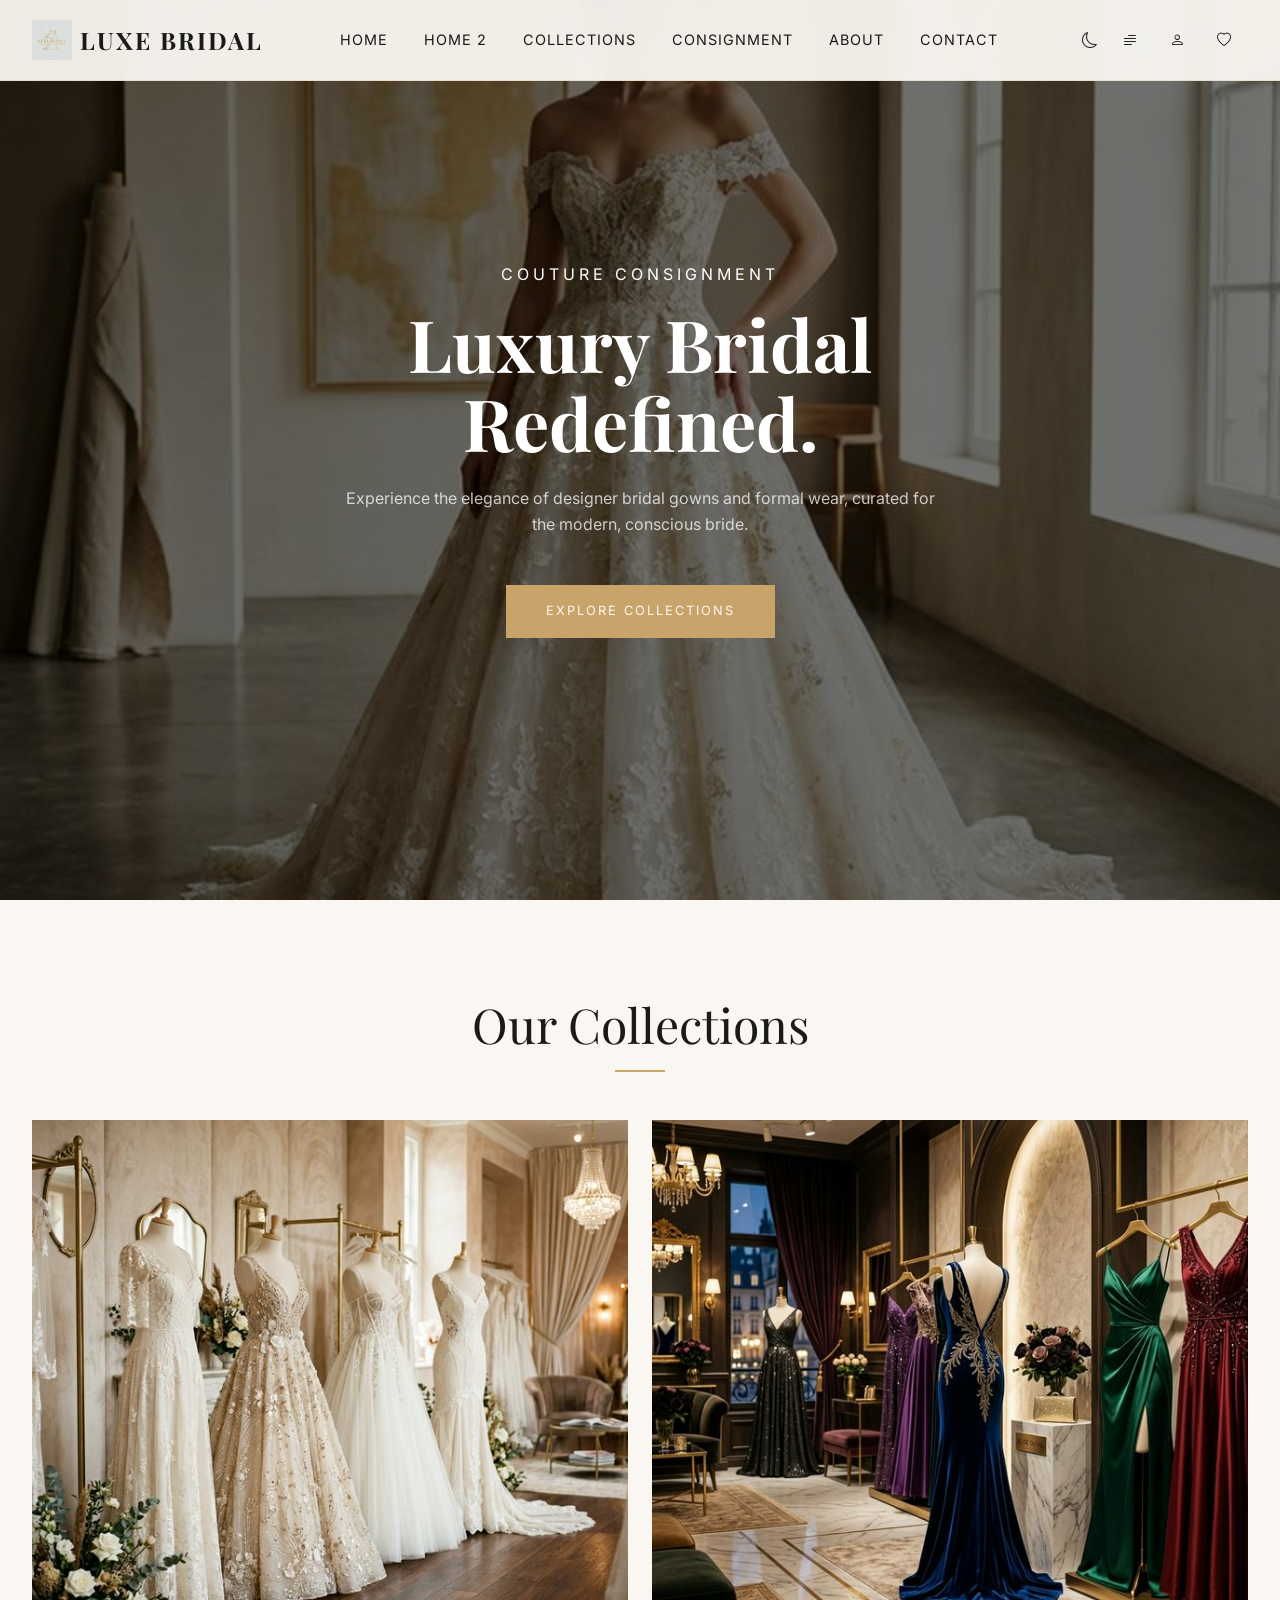
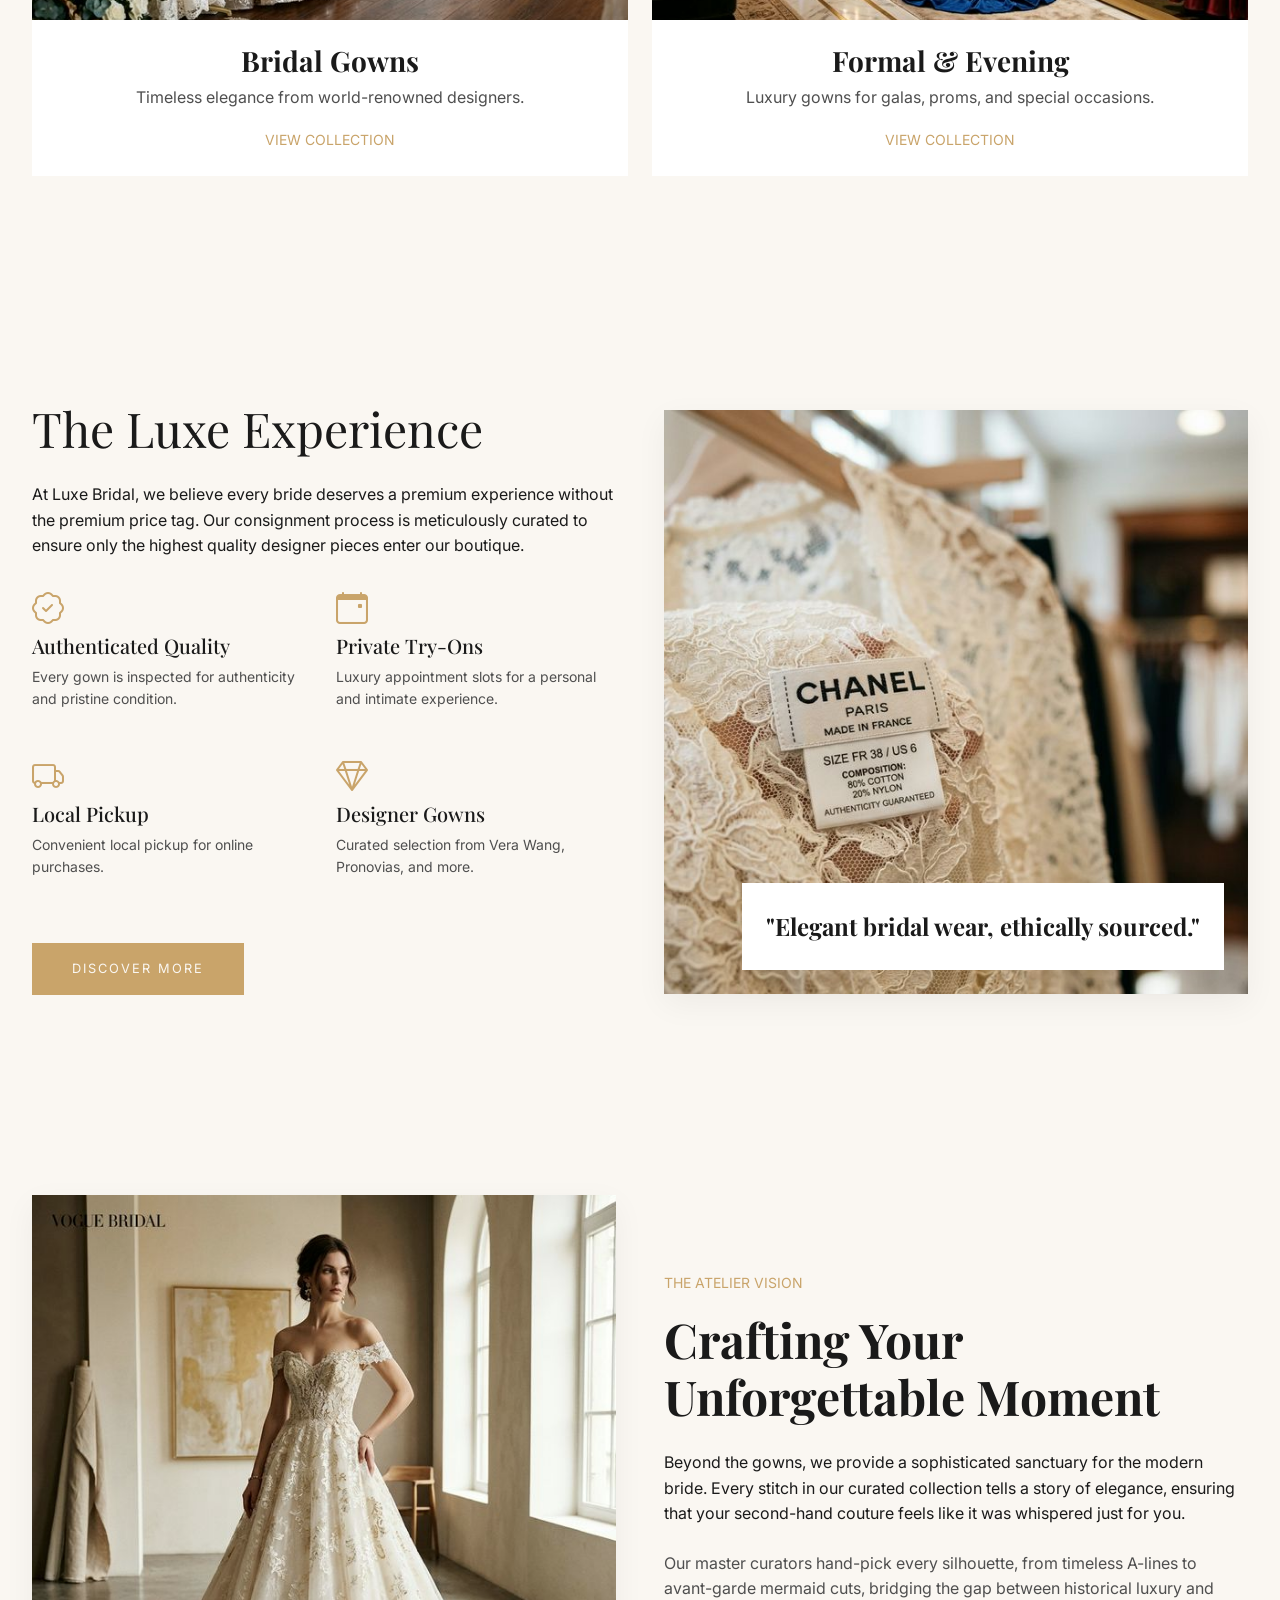
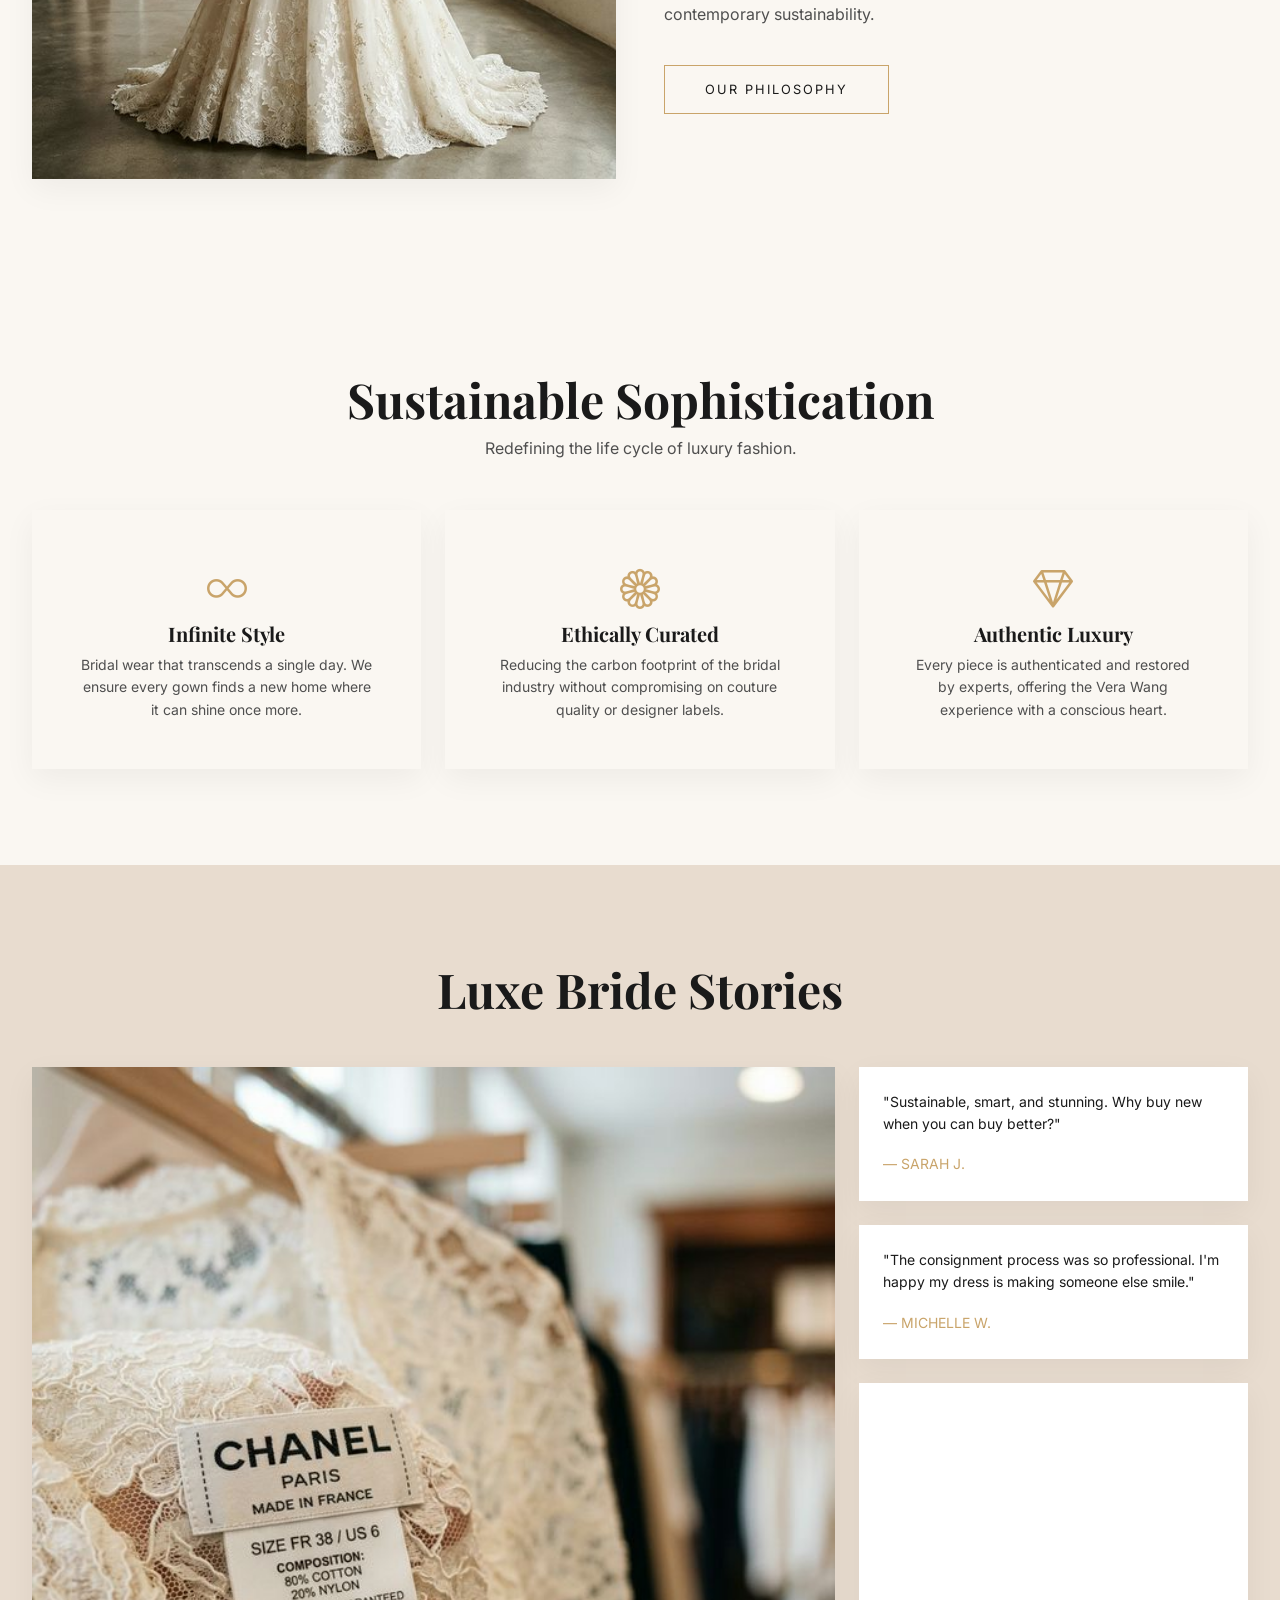
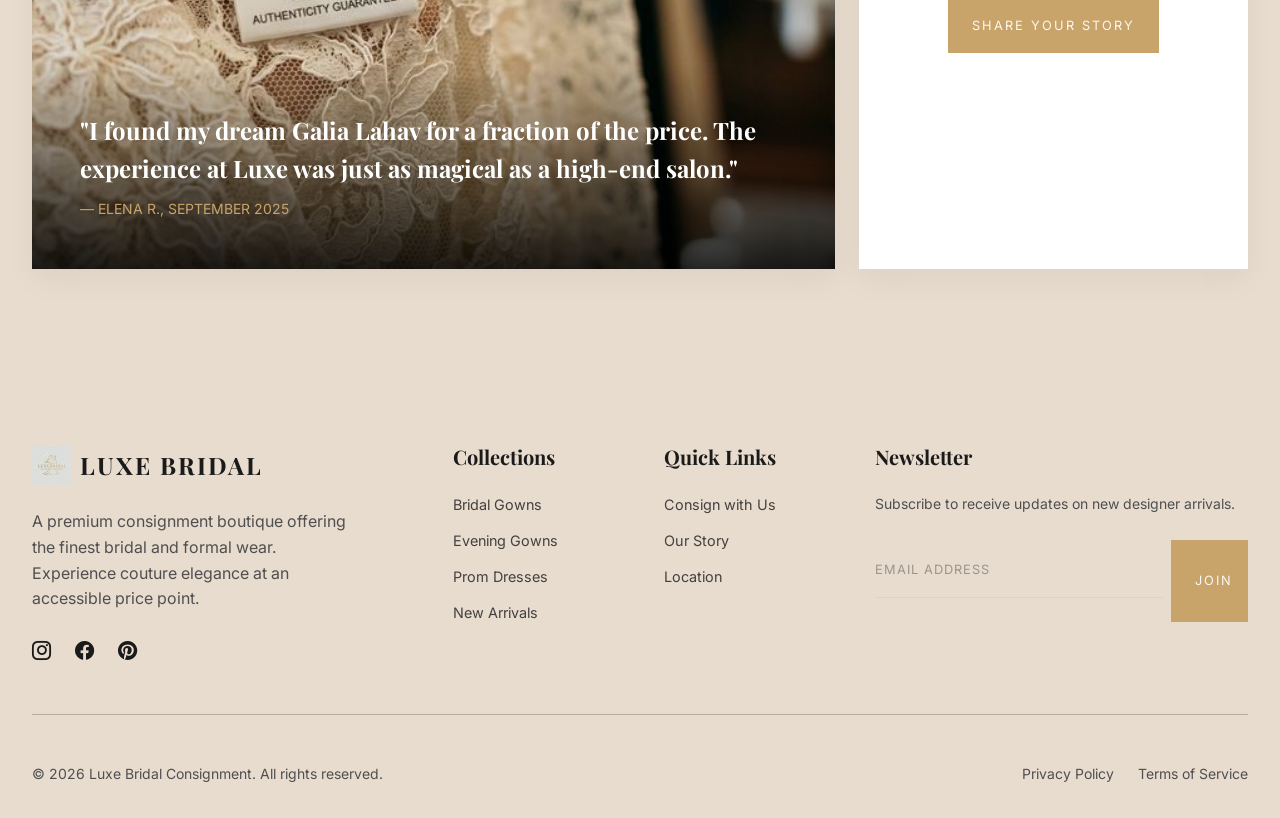
==== index.html @ f7917729 "Standardize luxury branding, update footers, and add social logins" ====
<!DOCTYPE html>
<html lang="en">

<head>
    <meta charset="UTF-8">
    <meta name="viewport" content="width=device-width, initial-scale=1.0">
    <title>LUXE BRIDAL | Premium Bridal & Formal Consignment</title>
    <meta name="description"
        content="Discover luxury bridal and formal wear at Luxe Bridal. Premium designer consignment gowns for the modern bride.">

    <!-- Bootstrap 5 CDN -->
    <link href="https://cdn.jsdelivr.net/npm/bootstrap@5.3.0/dist/css/bootstrap.min.css" rel="stylesheet">
    <!-- Bootstrap Icons -->
    <link rel="stylesheet" href="https://cdn.jsdelivr.net/npm/bootstrap-icons@1.11.1/font/bootstrap-icons.css">
    <!-- Custom CSS -->
    <link rel="stylesheet" href="css/style.css">
</head>

<body data-theme="light">

    <!-- Header -->
    <nav class="navbar-luxury">
        <div class="container-custom d-flex justify-content-between align-items-center">
            <a href="index.html" class="brand-logo">
                <img src="images/logo.png" alt="Luxe Bridal Logo" class="logo-img me-2">
                Luxe Bridal
            </a>

            <div class="nav-links-desktop d-none d-lg-block">
                <a href="index.html" class="nav-link-custom">Home</a>
                <a href="home2.html" class="nav-link-custom">Home 2</a>
                <a href="collections.html" class="nav-link-custom">Collections</a>
                <a href="consignment.html" class="nav-link-custom">Consignment</a>
                <a href="about.html" class="nav-link-custom">About</a>
                <a href="contact.html" class="nav-link-custom">Contact</a>
            </div>

            <div class="header-actions d-flex align-items-center">
                <button id="theme-toggle" class="btn border-0 p-2 me-2" aria-label="Toggle Theme">
                    <i class="bi bi-moon"></i>
                </button>
                <button id="rtl-toggle" class="btn border-0 p-2 me-2" aria-label="Toggle RTL">
                    <i class="bi bi-text-paragraph"></i>
                </button>
                <a href="login.html" class="nav-link-custom d-none d-md-block me-3"><i class="bi bi-person"></i></a>
                <a href="#" class="nav-link-custom me-3"><i class="bi bi-heart"></i></a>
                <button id="hamburger-menu" class="btn border-0 p-0 d-lg-none" aria-label="Open Menu">
                    <i class="bi bi-list fs-3"></i>
                </button>
            </div>
        </div>
    </nav>

    <!-- Sidebar Menu (Mobile & Expanded) -->
    <div id="sidebar-overlay" class="sidebar-overlay"></div>
    <div id="sidebar-menu" class="sidebar-menu">
        <div id="sidebar-close" class="sidebar-close"><i class="bi bi-x-lg"></i></div>
        <nav class="d-flex flex-column gap-4">
            <a href="index.html" class="fs-4 luxury-heading">Home</a>
            <a href="home2.html" class="fs-4 luxury-heading">Home 2</a>
            <a href="collections.html" class="fs-4 luxury-heading">Collections</a>
            <a href="consignment.html" class="fs-4 luxury-heading">Consignment</a>
            <a href="about.html" class="fs-4 luxury-heading">Our Story</a>
            <a href="contact.html" class="fs-4 luxury-heading">Contact</a>
            <hr class="my-3 opacity-25">
            <a href="login.html" class="fs-5">Login / Sign Up</a>
        </nav>
        <div class="mt-auto">
            <p class="small opacity-50 mb-3">Luxe Bridal Consignment</p>
            <div class="d-flex gap-3">
                <a href="#"><i class="bi bi-instagram"></i></a>
                <a href="#"><i class="bi bi-facebook"></i></a>
                <a href="#"><i class="bi bi-pinterest"></i></a>
            </div>
        </div>
    </div>

    <!-- Hero Section -->
    <header class="hero" style="background-image: url('images/hero_bridal.png');">
        <div class="hero-overlay"></div>
        <div class="hero-content container">
            <span class="text-white text-uppercase letter-spacing-2 mb-3 d-block" style="letter-spacing: 4px;">Couture
                Consignment</span>
            <h1 class="text-white">Luxury Bridal Redefined.</h1>
            <p class="text-white opacity-75 mb-5 mx-auto" style="max-width: 600px;">Experience the elegance of designer
                bridal gowns and formal wear, curated for the modern, conscious bride.</p>
            <div class="d-flex flex-column flex-md-row justify-content-center gap-3">
                <a href="collections.html" class="btn-gold">Explore Collections</a>
            </div>
        </div>
    </header>

    <!-- Featured Collections -->
    <section class="py-5 bg-ivory">
        <div class="container-custom py-5">
            <div class="text-center mb-5">
                <h2 class="display-5 mb-3">Our Collections</h2>
                <div class="accent-line mx-auto" style="width: 50px; height: 2px; background: var(--accent-gold);">
                </div>
            </div>

            <div class="row g-4">
                <div class="col-md-6">
                    <div class="product-card">
                        <img src="images/collection_bridal.png" alt="Bridal Collection">
                        <div class="product-info">
                            <h3>Bridal Gowns</h3>
                            <p class="text-muted">Timeless elegance from world-renowned designers.</p>
                            <a href="collections.html?category=bridal"
                                class="text-gold text-uppercase letter-spacing-1 small">View Collection</a>
                        </div>
                    </div>
                </div>
                <div class="col-md-6">
                    <div class="product-card">
                        <img src="images/collection_formal.png" alt="Formal Wear Collection">
                        <div class="product-info">
                            <h3>Formal & Evening</h3>
                            <p class="text-muted">Luxury gowns for galas, proms, and special occasions.</p>
                            <a href="collections.html?category=formal"
                                class="text-gold text-uppercase letter-spacing-1 small">View Collection</a>
                        </div>
                    </div>
                </div>
            </div>
        </div>
    </section>

    <!-- Why Choose Us -->
    <section class="py-5">
        <div class="container-custom py-5">
            <div class="row align-items-center g-5">
                <div class="col-lg-6">
                    <h2 class="display-5 mb-4">The Luxe Experience</h2>
                    <p class="mb-4">At Luxe Bridal, we believe every bride deserves a premium experience without the
                        premium price tag. Our consignment process is meticulously curated to ensure only the highest
                        quality designer pieces enter our boutique.</p>
                    <div class="row g-4">
                        <div class="col-md-6">
                            <i class="bi bi-patch-check text-gold fs-2 mb-2"></i>
                            <h4 class="h5">Authenticated Quality</h4>
                            <p class="small text-muted">Every gown is inspected for authenticity and pristine condition.
                            </p>
                        </div>
                        <div class="col-md-6">
                            <i class="bi bi-calendar-event text-gold fs-2 mb-2"></i>
                            <h4 class="h5">Private Try-Ons</h4>
                            <p class="small text-muted">Luxury appointment slots for a personal and intimate experience.
                            </p>
                        </div>
                        <div class="col-md-6">
                            <i class="bi bi-truck text-gold fs-2 mb-2"></i>
                            <h4 class="h5">Local Pickup</h4>
                            <p class="small text-muted">Convenient local pickup for online purchases.</p>
                        </div>
                        <div class="col-md-6">
                            <i class="bi bi-gem text-gold fs-2 mb-2"></i>
                            <h4 class="h5">Designer Gowns</h4>
                            <p class="small text-muted">Curated selection from Vera Wang, Pronovias, and more.</p>
                        </div>
                    </div>
                    <a href="about.html" class="btn-gold mt-5">Discover More</a>
                </div>
                <div class="col-lg-6">
                    <div class="position-relative">
                        <img src="images/consignment_process.png" alt="Boutique Experience"
                            class="img-fluid luxury-shadow">
                        <div class="position-absolute bottom-0 end-0 bg-white p-4 d-none d-md-block m-4 luxury-shadow"
                            style="background: var(--card-bg) !important;">
                            <p class="luxury-heading mb-0 fs-4">"Elegant bridal wear, ethically sourced."</p>
                        </div>
                    </div>
                </div>
            </div>
        </div>
    </section>

    <!-- New Section 1: Atelier Vision -->
    <section class="py-5 bg-ivory">
        <div class="container-custom py-5">
            <div class="row align-items-center g-5 flex-row-reverse">
                <div class="col-lg-6">
                    <span class="text-gold text-uppercase letter-spacing-2 small mb-3 d-block">The Atelier Vision</span>
                    <h2 class="display-5 luxury-heading mb-4">Crafting Your Unforgettable Moment</h2>
                    <p class="mb-4">Beyond the gowns, we provide a sophisticated sanctuary for the modern bride. Every
                        stitch in our curated collection tells a story of elegance, ensuring that your second-hand
                        couture feels like it was whispered just for you.</p>
                    <p class="text-muted mb-5">Our master curators hand-pick every silhouette, from timeless A-lines to
                        avant-garde mermaid cuts, bridging the gap between historical luxury and contemporary
                        sustainability.</p>
                    <a href="about.html" class="btn-outline">Our Philosophy</a>
                </div>
                <div class="col-lg-6">
                    <img src="images/hero_bridal.png" alt="Atelier Vision" class="img-fluid luxury-shadow"
                        style="filter: grayscale(10%);">
                </div>
            </div>
        </div>
    </section>

    <!-- New Section 2: Sustainable Couture -->
    <section class="py-5">
        <div class="container-custom py-5">
            <div class="text-center mb-5">
                <h2 class="display-5 luxury-heading">Sustainable Sophistication</h2>
                <p class="text-muted">Redefining the life cycle of luxury fashion.</p>
            </div>
            <div class="row g-4">
                <div class="col-md-4">
                    <div class="p-5 border-color text-center h-100 luxury-shadow">
                        <i class="bi bi-infinity fs-1 text-gold mb-4"></i>
                        <h4 class="h5 luxury-heading">Infinite Style</h4>
                        <p class="small text-muted mb-0">Bridal wear that transcends a single day. We ensure every gown
                            finds a new home where it can shine once more.</p>
                    </div>
                </div>
                <div class="col-md-4">
                    <div class="p-5 border-color text-center h-100 luxury-shadow">
                        <i class="bi bi-flower1 fs-1 text-gold mb-4"></i>
                        <h4 class="h5 luxury-heading">Ethically Curated</h4>
                        <p class="small text-muted mb-0">Reducing the carbon footprint of the bridal industry without
                            compromising on couture quality or designer labels.</p>
                    </div>
                </div>
                <div class="col-md-4">
                    <div class="p-5 border-color text-center h-100 luxury-shadow">
                        <i class="bi bi-gem fs-1 text-gold mb-4"></i>
                        <h4 class="h5 luxury-heading">Authentic Luxury</h4>
                        <p class="small text-muted mb-0">Every piece is authenticated and restored by experts, offering
                            the Vera Wang experience with a conscious heart.</p>
                    </div>
                </div>
            </div>
        </div>
    </section>

    <!-- New Section 3: Modern Stories -->
    <section class="py-5 bg-secondary-subtle" style="background: var(--secondary-bg) !important;">
        <div class="container-custom py-5">
            <h2 class="display-5 luxury-heading text-center mb-5">Luxe Bride Stories</h2>
            <div class="row g-4">
                <div class="col-lg-8">
                    <div class="h-100 p-0 overflow-hidden luxury-shadow position-relative" style="min-height: 400px;">
                        <img src="images/consignment_process.png" alt="Happy Bride"
                            class="img-fluid w-100 h-100 object-fit-cover shadow-lg">
                        <div class="position-absolute bottom-0 start-0 p-5 w-100"
                            style="background: linear-gradient(transparent, rgba(0,0,0,0.85));">
                            <p class="text-white mb-2 fs-4 luxury-heading">"I found my dream Galia Lahav for a fraction
                                of the price. The experience at Luxe was just as magical as a high-end salon."</p>
                            <span class="text-gold text-uppercase small">— Elena R., September 2025</span>
                        </div>
                    </div>
                </div>
                <div class="col-lg-4">
                    <div class="d-flex flex-column gap-4 h-100">
                        <div class="p-4 bg-white luxury-shadow" style="background: var(--card-bg) !important;">
                            <p class="small italic mb-3">"Sustainable, smart, and stunning. Why buy new when you can buy
                                better?"</p>
                            <span class="text-gold small text-uppercase">— Sarah J.</span>
                        </div>
                        <div class="p-4 bg-white luxury-shadow" style="background: var(--card-bg) !important;">
                            <p class="small italic mb-3">"The consignment process was so professional. I'm happy my
                                dress is making someone else smile."</p>
                            <span class="text-gold small text-uppercase">— Michelle W.</span>
                        </div>
                        <div class="p-5 bg-white luxury-shadow flex-grow-1 d-flex align-items-center justify-content-center text-center"
                            style="background: var(--card-bg) !important;">
                            <a href="contact.html" class="btn-gold px-4">Share Your Story</a>
                        </div>
                    </div>
                </div>
            </div>
        </div>
    </section>

    <!-- Footer -->
    <footer>
        <div class="container-custom">
            <div class="row g-5">
                <div class="col-lg-4">
                    <a href="index.html" class="brand-logo mb-4">
                        <img src="images/logo.png" alt="Luxe Bridal Logo" class="logo-img me-2">
                        Luxe Bridal
                    </a>
                    <p class="text-muted pe-lg-5">A premium consignment boutique offering the finest bridal and formal
                        wear. Experience couture elegance at an accessible price point.</p>
                    <div class="d-flex mt-4">
                        <a href="#" class="social-icon"><i class="bi bi-instagram"></i></a>
                        <a href="#" class="social-icon"><i class="bi bi-facebook"></i></a>
                        <a href="#" class="social-icon"><i class="bi bi-pinterest"></i></a>
                    </div>
                </div>
                <div class="col-md-4 col-lg-2">
                    <h5 class="luxury-heading mb-4">Collections</h5>
                    <a href="collections.html" class="footer-link">Bridal Gowns</a>
                    <a href="collections.html" class="footer-link">Evening Gowns</a>
                    <a href="collections.html" class="footer-link">Prom Dresses</a>
                    <a href="collections.html" class="footer-link">New Arrivals</a>
                </div>
                <div class="col-md-4 col-lg-2">
                    <h5 class="luxury-heading mb-4">Quick Links</h5>
                    <a href="consignment.html" class="footer-link">Consign with Us</a>
                    <a href="about.html" class="footer-link">Our Story</a>
                    <a href="contact.html" class="footer-link">Location</a>
                </div>
                <div class="col-md-4 col-lg-4">
                    <h5 class="luxury-heading mb-4">Newsletter</h5>
                    <p class="small text-muted mb-4">Subscribe to receive updates on new designer arrivals.</p>
                    <div class="d-flex">
                        <input type="email" class="form-control-luxury me-2" placeholder="Email Address">
                        <button class="btn-gold px-4">Join</button>
                    </div>
                </div>
            </div>
            <hr class="my-5 opacity-10">
            <div class="d-flex flex-column flex-md-row justify-content-between align-items-center gap-3">
                <p class="small text-muted mb-0">&copy; 2026 Luxe Bridal Consignment. All rights reserved.</p>
                <div class="d-flex gap-4">
                    <a href="#" class="small text-muted">Privacy Policy</a>
                    <a href="#" class="small text-muted">Terms of Service</a>
                </div>
            </div>
        </div>
    </footer>

    <!-- Scripts -->
    <script src="https://cdn.jsdelivr.net/npm/bootstrap@5.3.0/dist/js/bootstrap.bundle.min.js"></script>
    <script src="js/main.js"></script>
</body>

</html>
---- css/style.css ----
/* 
    Consignment Shop for Bridal & Formal Wear 
    Design Style: Luxury, Elegant, Editorial
*/

@import url('https://fonts.googleapis.com/css2?family=Playfair+Display:ital,wght@0,400;0,700;1,400&family=Inter:wght@300;400;500;600&family=Cormorant+Garamond:ital,wght@0,300;0,600;1,300&display=swap');

:root {
    /* Light Mode Tokens */
    --primary-bg: #FAF7F2;
    --secondary-bg: #E8DCCF;
    --accent-gold: #C9A46A;
    --accent-nude: #D9B8A8;
    --text-main: #1A1A1A;
    --text-muted: #4F4F4F;
    --header-bg: rgba(250, 247, 242, 0.95);
    --border-color: rgba(201, 164, 106, 0.2);
    --btn-text: #FAF7F2;
    --card-bg: #ffffff;

    /* Typography */
    --font-heading: 'Playfair Display', serif;
    --font-body: 'Inter', sans-serif;
    --font-alt: 'Cormorant Garamond', serif;

    /* Transitions */
    --transition-smooth: all 0.4s cubic-bezier(0.165, 0.84, 0.44, 1);
}

[data-theme="dark"] {
    /* Dark Mode Tokens */
    --primary-bg: #0F0F10;
    --secondary-bg: #1C1A19;
    --accent-gold: #D4AF72;
    --accent-nude: #4A3B35;
    --text-main: #FFFFFF;
    --text-muted: #D1D1D1;
    --header-bg: rgba(15, 15, 16, 0.95);
    --border-color: rgba(212, 175, 114, 0.2);
    --btn-text: #0F0F10;
    --card-bg: #1A1A1B;
}

* {
    margin: 0;
    padding: 0;
    box-sizing: border-box;
}

body {
    font-family: var(--font-body);
    background-color: var(--primary-bg);
    color: var(--text-main);
    line-height: 1.6;
    transition: var(--transition-smooth);
    overflow-x: hidden;
}

h1,
h2,
h3,
h4,
.luxury-heading {
    font-family: var(--font-heading);
    font-weight: 700;
}

p,
.lead {
    font-weight: 400;
    color: var(--text-main);
}

.text-muted {
    color: var(--text-muted) !important;
    opacity: 1 !important;
}

h1,
h2,
h3,
h4,
h5,
h6,
.luxury-heading {
    color: var(--text-main);
}

a {
    text-decoration: none;
    color: inherit;
    transition: var(--transition-smooth);
}

/* --- Layout Components --- */

.container-custom {
    max-width: 1400px;
    margin: 0 auto;
    padding: 0 2rem;
}

/* Header & Navbar */
.navbar-luxury {
    position: fixed;
    top: 0;
    width: 100%;
    z-index: 1000;
    background: var(--header-bg);
    backdrop-filter: blur(10px);
    border-bottom: 1px solid var(--border-color);
    padding: 1.25rem 0;
    transition: var(--transition-smooth);
}

.brand-logo {
    font-family: var(--font-heading);
    font-size: 1.5rem;
    letter-spacing: 2px;
    text-transform: uppercase;
    font-weight: 700;
    display: flex;
    align-items: center;
}

.logo-img {
    height: 40px;
    width: auto;
    object-fit: contain;
    transition: var(--transition-smooth);
}

.brand-logo:hover .logo-img {
    transform: scale(1.1);
}

.nav-link-custom {
    font-size: 0.9rem;
    text-transform: uppercase;
    letter-spacing: 1px;
    margin: 0 1rem;
    position: relative;
}

.nav-link-custom::after {
    content: '';
    position: absolute;
    bottom: -5px;
    left: 0;
    width: 0;
    height: 1px;
    background: var(--accent-gold);
    transition: var(--transition-smooth);
}

.nav-link-custom:hover::after {
    width: 100%;
}

/* Sidebar Menu */
.sidebar-overlay {
    position: fixed;
    top: 0;
    left: 0;
    width: 100%;
    height: 100%;
    background: rgba(0, 0, 0, 0.5);
    z-index: 1001;
    opacity: 0;
    visibility: hidden;
    transition: var(--transition-smooth);
}

/* --- Refined Components --- */

.sidebar-menu {
    position: fixed;
    top: 0;
    right: -100%;
    width: 350px;
    height: 100vh;
    background: var(--primary-bg);
    z-index: 1002;
    padding: 3rem;
    transition: all 0.5s cubic-bezier(0.77, 0, 0.175, 1);
    display: flex;
    flex-direction: column;
    box-shadow: -10px 0 30px rgba(0, 0, 0, 0.05);
}

[data-theme="dark"] .sidebar-menu {
    background: rgba(15, 15, 16, 0.98);
    backdrop-filter: blur(15px);
}

.sidebar-overlay.active {
    opacity: 1;
    visibility: visible;
}

.sidebar-menu.active {
    right: 0;
}

.btn-gold {
    background: var(--accent-gold);
    color: var(--btn-text) !important;
    padding: 1rem 2.5rem;
    text-transform: uppercase;
    letter-spacing: 2px;
    font-size: 0.8rem;
    border: none;
    border-radius: 0;
    position: relative;
    overflow: hidden;
    transition: var(--transition-smooth);
    display: inline-block;
    text-align: center;
}

.btn-gold::before {
    content: '';
    position: absolute;
    top: 0;
    left: -100%;
    width: 100%;
    height: 100%;
    background: rgba(255, 255, 255, 0.1);
    transition: var(--transition-smooth);
}

.btn-gold:hover::before {
    left: 0;
}

.btn-gold:hover {
    background: var(--text-main);
    color: var(--primary-bg) !important;
}

/* --- Home 2 Specific Sections --- */

/* Editorial Ribbon */
.editorial-ribbon {
    background: var(--text-main);
    color: var(--primary-bg);
    padding: 2.5rem 0;
    overflow: hidden;
}

.marquee-container {
    display: flex;
    white-space: nowrap;
    animation: marquee 30s linear infinite;
}

.marquee-item {
    font-family: var(--font-heading);
    font-size: 1.2rem;
    text-transform: uppercase;
    letter-spacing: 5px;
    margin: 0 4rem;
    opacity: 0.6;
}

@keyframes marquee {
    0% {
        transform: translateX(0);
    }

    100% {
        transform: translateX(-50%);
    }
}

/* Split Screen Hero */
.hero-split {
    display: flex;
    height: 100vh;
    background: var(--primary-bg);
}

.hero-split-image {
    flex: 1;
    background-size: cover;
    background-position: center;
}

.hero-split-content {
    flex: 1;
    display: flex;
    flex-direction: column;
    justify-content: center;
    padding: 5rem;
    background: var(--secondary-bg);
}

/* Vault Cards */
.vault-card {
    border: 1px solid var(--accent-gold);
    padding: 2.5rem;
    transition: var(--transition-smooth);
    text-align: center;
}

.vault-card:hover {
    background: var(--accent-gold);
    color: var(--btn-text);
}

.vault-card:hover p {
    color: var(--btn-text) !important;
}

/* Stories / Testimonials */
.story-wrapper {
    position: relative;
    padding-bottom: 4rem;
}

.story-quote {
    font-family: var(--font-alt);
    font-style: italic;
    font-size: 1.8rem;
    line-height: 1.4;
    margin-bottom: 2rem;
}

/* Service Spotlight Icons */
.service-icon-box {
    border: 1px solid var(--border-color);
    padding: 3rem;
    transition: var(--transition-smooth);
    height: 100%;
}

.service-icon-box:hover {
    border-color: var(--accent-gold);
    transform: translateY(-5px);
}

@media (max-width: 991px) {
    .hero-split {
        flex-direction: column;
        height: auto;
    }

    .hero-split-image {
        width: 100%;
        height: 60vh;
        min-height: 400px;
    }

    .hero-split-content {
        padding: 3rem 1.5rem;
    }
}

/* Form refinement */
.form-control-luxury::placeholder {
    color: var(--text-muted);
    opacity: 0.5;
    font-size: 0.8rem;
    text-transform: uppercase;
    letter-spacing: 1px;
}

/* Accessibility: Focus States */
.btn:focus,
.form-control:focus,
a:focus {
    outline: 2px solid var(--accent-gold);
    outline-offset: 3px;
}

/* Prevent horizontal scroll on small devices */
html,
body {
    max-width: 100%;
    overflow-x: hidden;
}

/* Image Hover Zoom */
.product-card .img-container {
    overflow: hidden;
}

.product-card .img-container img {
    transition: transform 0.8s cubic-bezier(0.165, 0.84, 0.44, 1);
}

.product-card:hover .img-container img {
    transform: scale(1.1);
}

.btn-outline {
    border: 1px solid var(--accent-gold);
    color: var(--text-main);
    padding: 1rem 2.5rem;
    text-transform: uppercase;
    letter-spacing: 2px;
    font-size: 0.8rem;
    background: transparent;
    transition: var(--transition-smooth);
}

.btn-outline:hover {
    background: var(--accent-gold);
    color: var(--btn-text);
}

/* Hero Section */
.hero {
    height: 100vh;
    display: flex;
    align-items: center;
    justify-content: center;
    text-align: center;
    position: relative;
    background-size: cover;
    background-position: center;
    color: #fff;
}

.hero-overlay {
    position: absolute;
    top: 0;
    left: 0;
    width: 100%;
    height: 100%;
    background: rgba(0, 0, 0, 0.55);
}

.hero-content {
    position: relative;
    z-index: 1;
    max-width: 800px;
}

.hero-content h1 {
    font-size: 4.5rem;
    margin-bottom: 1.5rem;
    line-height: 1.1;
    animation: fadeInUp 1s ease forwards;
}

/* Card Styles */
.product-card {
    background: var(--card-bg);
    border: none;
    border-radius: 0;
    overflow: hidden;
    transition: var(--transition-smooth);
    margin-bottom: 2rem;
}

.product-card:hover {
    transform: translateY(-10px);
    box-shadow: 0 20px 40px rgba(0, 0, 0, 0.1);
}

.product-card img {
    width: 100%;
    height: 500px;
    object-fit: cover;
    transition: var(--transition-smooth);
}

.product-card:hover img {
    transform: scale(1.05);
}

.product-info {
    padding: 1.5rem;
    text-align: center;
}

/* Footer & Hover Effects */
footer {
    background: var(--secondary-bg);
    padding: 5rem 0 2rem;
    color: var(--text-main);
}

.footer-link {
    display: block;
    margin-bottom: 0.8rem;
    font-size: 0.9rem;
    opacity: 0.8;
}

.footer-link:hover {
    opacity: 1;
    color: var(--accent-gold);
    padding-left: 5px;
}

.social-icon {
    font-size: 1.2rem;
    margin-right: 1.5rem;
    transition: var(--transition-smooth);
}

.social-icon:hover {
    color: var(--accent-gold);
    text-shadow: 0 0 10px var(--accent-gold);
}

/* Responsive Grid Fixes */
@media (max-width: 1024px) {
    .hero-content h1 {
        font-size: 3.5rem;
    }

    .nav-links-desktop {
        display: none;
    }
}

@media (max-width: 768px) {
    .container-custom {
        padding: 0 1.5rem;
    }

    .hero-content h1 {
        font-size: 2.5rem;
    }

    .sidebar-menu {
        width: 100%;
    }
}

/* Animations */
@keyframes fadeInUp {
    from {
        opacity: 0;
        transform: translateY(30px);
    }

    to {
        opacity: 1;
        transform: translateY(0);
    }
}

/* Form Styles */
.auth-container {
    max-width: 450px;
    margin: 8rem auto 5rem;
    padding: 3rem;
    background: var(--card-bg);
    border: 1px solid var(--border-color);
}

.form-control-luxury {
    background: transparent;
    border: none;
    border-bottom: 1px solid var(--border-color);
    border-radius: 0;
    color: var(--text-main) !important;
    padding: 1rem 0;
    margin-bottom: 1.5rem;
}

.form-control-luxury:focus {
    box-shadow: none;
    border-bottom-color: var(--accent-gold);
    background: transparent;
}

/* Collections Page */
.filter-sidebar {
    position: sticky;
    top: 100px;
}

.filter-group {
    margin-bottom: 2rem;
}

.filter-title {
    font-size: 0.8rem;
    text-transform: uppercase;
    letter-spacing: 2px;
    margin-bottom: 1rem;
    display: block;
    font-weight: 700;
}

/* UI Utility Classes */
.text-gold {
    color: var(--accent-gold);
}

.bg-ivory {
    background-color: var(--primary-bg) !important;
}

.bg-white {
    background-color: var(--card-bg) !important;
}

.luxury-shadow {
    box-shadow: 0 10px 30px rgba(0, 0, 0, 0.05);
}

/* Custom Scrollbar */
::-webkit-scrollbar {
    width: 8px;
}

::-webkit-scrollbar-track {
    background: var(--primary-bg);
}

::-webkit-scrollbar-thumb {
    background: var(--accent-gold);
}

/* Password Toggle Style */
.password-toggle-btn {
    position: absolute;
    right: 0;
    top: 50%;
    transform: translateY(-50%);
    background: transparent;
    border: none;
    color: var(--text-muted);
    padding: 0 5px;
    cursor: pointer;
    transition: var(--transition-smooth);
    display: flex;
    align-items: center;
    justify-content: center;
}

.password-toggle-btn:hover {
    color: var(--accent-gold);
}

.form-control-luxury {
    padding-right: 40px !important;
    /* Make room for the eye icon */
}

/* Social Login Styles */
.social-login-divider {
    position: relative;
    text-align: center;
    margin: 2rem 0;
}

.social-login-divider::before {
    content: '';
    position: absolute;
    top: 50%;
    left: 0;
    width: 100%;
    height: 1px;
    background: var(--border-color);
}

.social-login-divider span {
    position: relative;
    padding: 0 1rem;
    background: var(--card-bg);
    color: var(--text-muted);
    font-size: 0.75rem;
    text-transform: uppercase;
    letter-spacing: 2px;
}

.social-buttons {
    display: flex;
    gap: 1rem;
    justify-content: center;
}

.btn-social {
    width: 50px;
    height: 50px;
    display: flex;
    align-items: center;
    justify-content: center;
    border: 1px solid var(--border-color);
    background: transparent;
    transition: var(--transition-smooth);
    color: var(--text-main);
    font-size: 1.2rem;
}

.btn-social:hover {
    border-color: var(--accent-gold);
    color: var(--accent-gold);
    transform: translateY(-3px);
    box-shadow: 0 5px 15px rgba(201, 164, 106, 0.1);
}
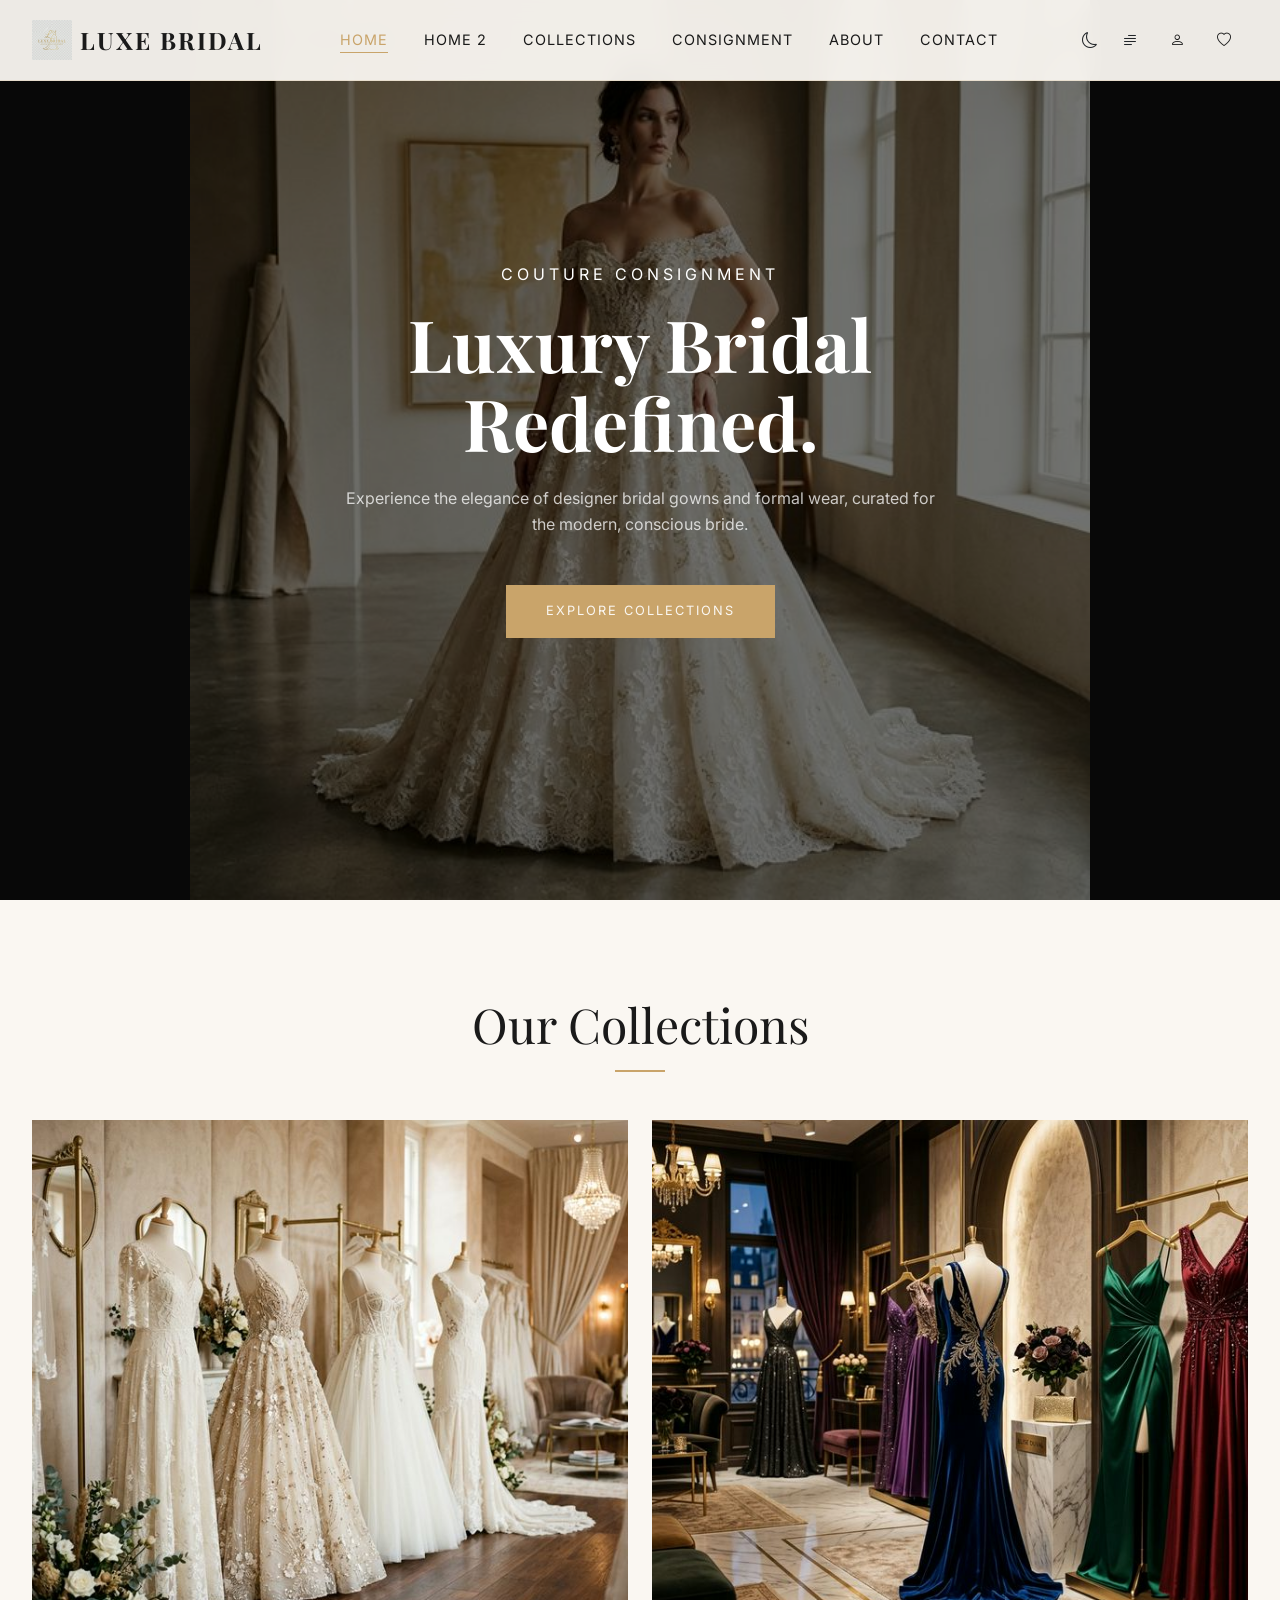
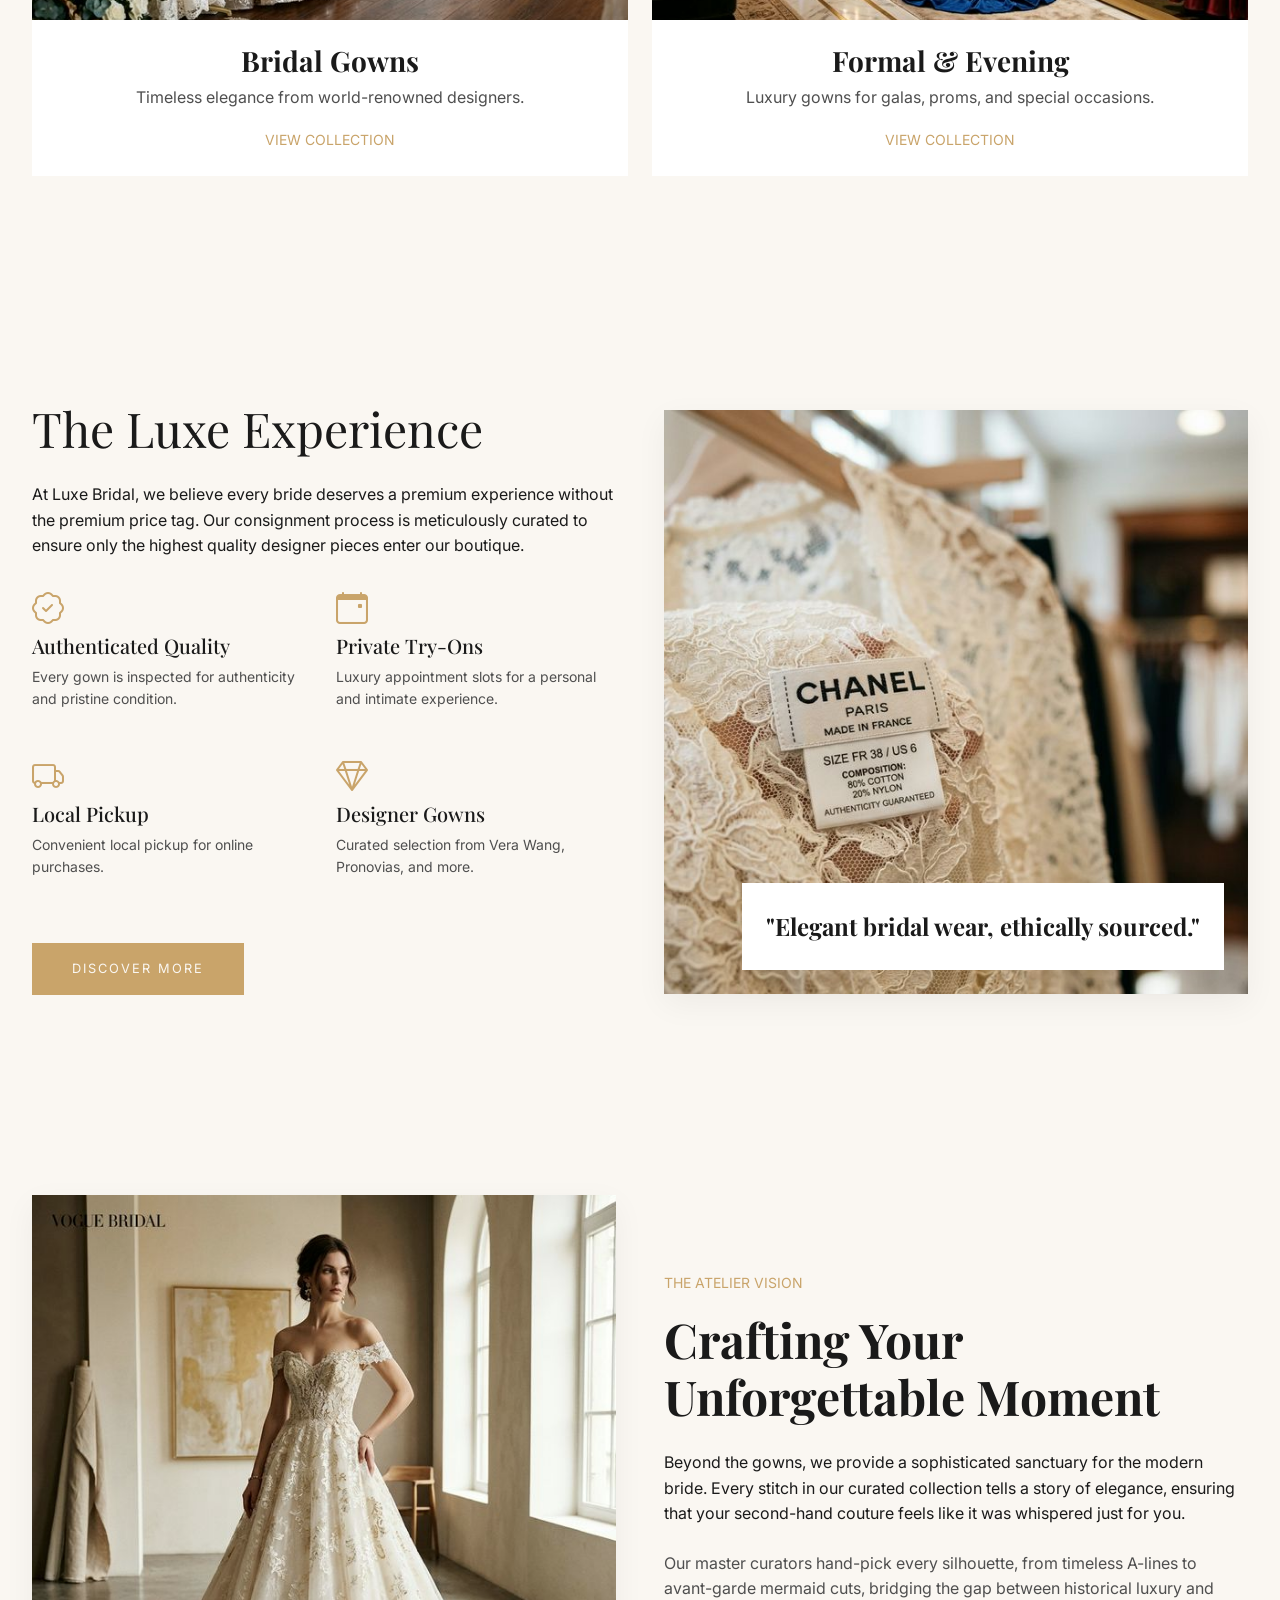
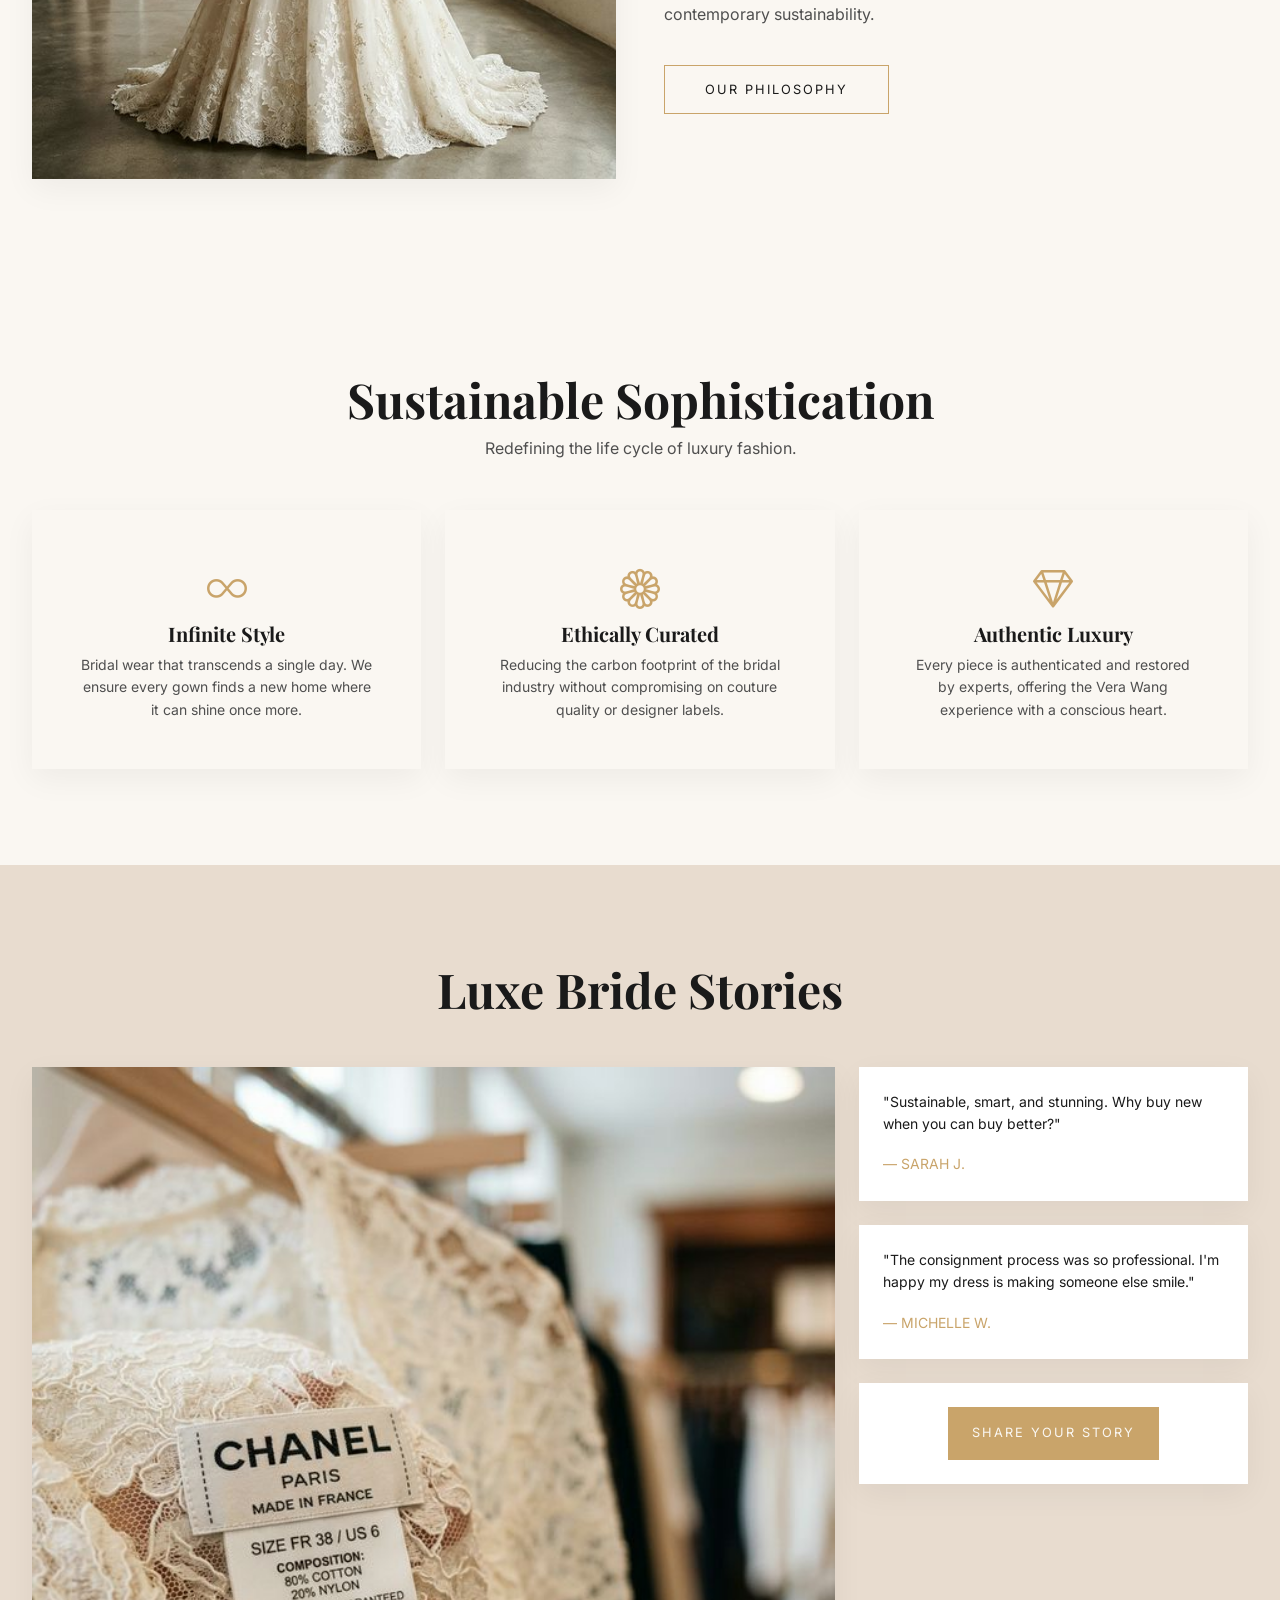
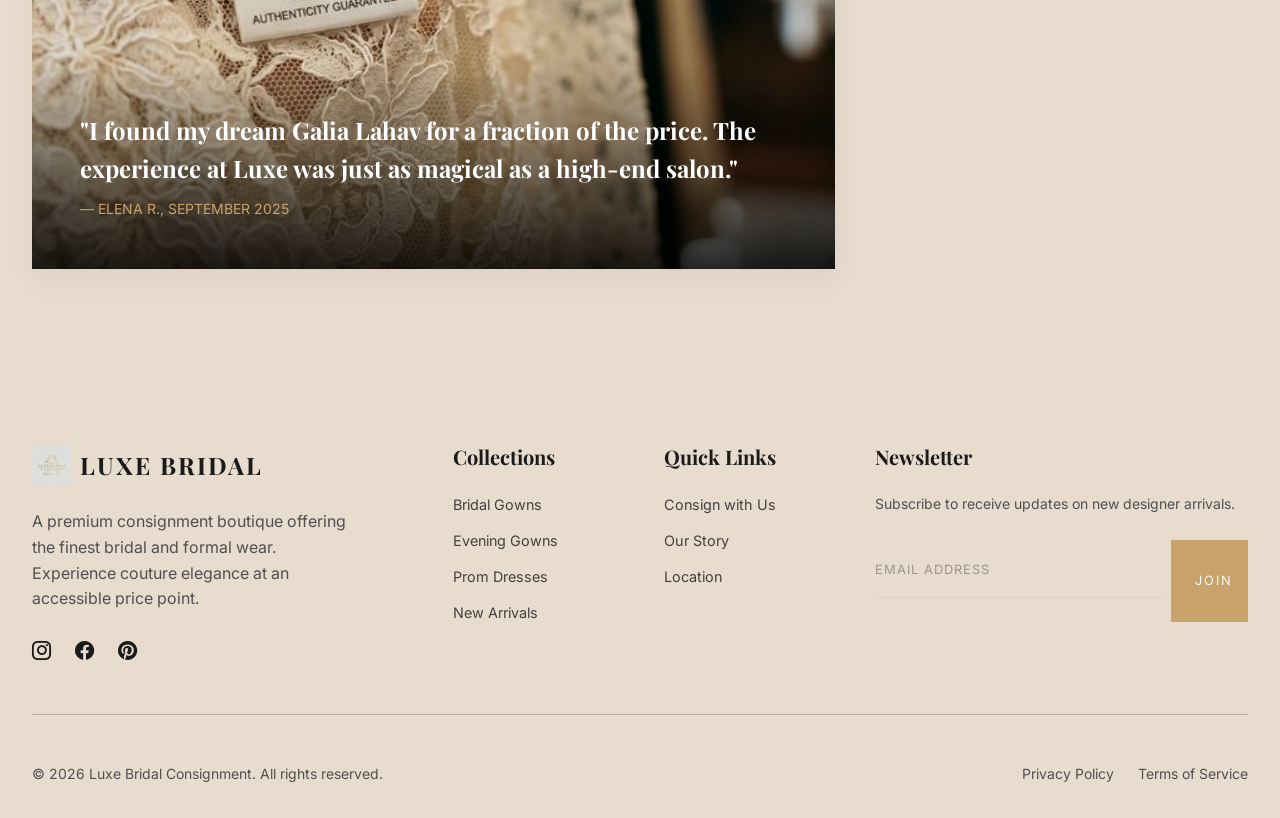
==== commit b61473ea: "Update site content and responsive fixes" ====
--- a/index.html
+++ b/index.html
@@ -5,6 +5,7 @@
     <meta charset="UTF-8">
     <meta name="viewport" content="width=device-width, initial-scale=1.0">
     <title>LUXE BRIDAL | Premium Bridal & Formal Consignment</title>
+    <link rel="icon" type="image/png" href="images/logo.png">
     <meta name="description"
         content="Discover luxury bridal and formal wear at Luxe Bridal. Premium designer consignment gowns for the modern bride.">
 
@@ -27,7 +28,7 @@
             </a>
 
             <div class="nav-links-desktop d-none d-lg-block">
-                <a href="index.html" class="nav-link-custom">Home</a>
+                <a href="index.html" class="nav-link-custom active">Home</a>
                 <a href="home2.html" class="nav-link-custom">Home 2</a>
                 <a href="collections.html" class="nav-link-custom">Collections</a>
                 <a href="consignment.html" class="nav-link-custom">Consignment</a>
@@ -63,20 +64,12 @@
             <a href="about.html" class="fs-4 luxury-heading">Our Story</a>
             <a href="contact.html" class="fs-4 luxury-heading">Contact</a>
             <hr class="my-3 opacity-25">
-            <a href="login.html" class="fs-5">Login / Sign Up</a>
+            <a href="login.html" class="fs-5">Login</a>
         </nav>
-        <div class="mt-auto">
-            <p class="small opacity-50 mb-3">Luxe Bridal Consignment</p>
-            <div class="d-flex gap-3">
-                <a href="#"><i class="bi bi-instagram"></i></a>
-                <a href="#"><i class="bi bi-facebook"></i></a>
-                <a href="#"><i class="bi bi-pinterest"></i></a>
-            </div>
-        </div>
     </div>
 
     <!-- Hero Section -->
-    <header class="hero" style="background-image: url('images/hero_bridal.png');">
+    <header class="hero hero-full-image" style="background-image: url('images/hero_bridal.png');">
         <div class="hero-overlay"></div>
         <div class="hero-content container">
             <span class="text-white text-uppercase letter-spacing-2 mb-3 d-block" style="letter-spacing: 4px;">Couture
@@ -263,7 +256,7 @@
                                 dress is making someone else smile."</p>
                             <span class="text-gold small text-uppercase">— Michelle W.</span>
                         </div>
-                        <div class="p-5 bg-white luxury-shadow flex-grow-1 d-flex align-items-center justify-content-center text-center"
+                        <div class="p-4 bg-white luxury-shadow d-flex align-items-center justify-content-center text-center"
                             style="background: var(--card-bg) !important;">
                             <a href="contact.html" class="btn-gold px-4">Share Your Story</a>
                         </div>
@@ -328,4 +321,4 @@
     <script src="js/main.js"></script>
 </body>
 
-</html>+</html>
--- a/css/style.css
+++ b/css/style.css
@@ -154,6 +154,14 @@
 }
 
 .nav-link-custom:hover::after {
+    width: 100%;
+}
+
+.nav-link-custom.active {
+    color: var(--accent-gold);
+}
+
+.nav-link-custom.active::after {
     width: 100%;
 }
 
@@ -422,6 +430,13 @@
     color: #fff;
 }
 
+.hero-full-image {
+    background-size: contain !important;
+    background-repeat: no-repeat !important;
+    background-position: center center !important;
+    background-color: #111;
+}
+
 .hero-overlay {
     position: absolute;
     top: 0;
@@ -513,7 +528,54 @@
     }
 
     .nav-links-desktop {
-        display: none;
+        display: none !important;
+    }
+
+    #hamburger-menu {
+        display: inline-flex !important;
+    }
+}
+
+/* Home2: Platinum Vault tablet alignment fixes */
+@media (min-width: 768px) and (max-width: 1024px) {
+    .platinum-vault-section .row.align-items-end {
+        row-gap: 1rem;
+    }
+
+    .platinum-vault-section .text-lg-end {
+        text-align: left !important;
+    }
+
+    .platinum-vault-section .platinum-vault-grid .col-md-4 {
+        flex: 0 0 50%;
+        max-width: 50%;
+        display: flex;
+    }
+
+    .platinum-vault-section .platinum-vault-grid .col-md-4:last-child {
+        margin-left: auto;
+        margin-right: auto;
+    }
+
+    .platinum-vault-section .vault-card {
+        width: 100%;
+        min-height: 100%;
+        padding: 2rem 1.5rem;
+        display: flex;
+        flex-direction: column;
+        align-items: center;
+        text-align: center;
+    }
+
+    .platinum-vault-section .vault-card .text-muted {
+        margin-bottom: 1.5rem !important;
+    }
+
+    .platinum-vault-section .vault-card .btn-outline {
+        margin-top: auto;
+        min-width: 130px;
+        display: inline-flex;
+        justify-content: center;
     }
 }
 
@@ -528,6 +590,77 @@
 
     .sidebar-menu {
         width: 100%;
+    }
+
+    .navbar-luxury .brand-logo {
+        white-space: nowrap;
+        font-size: 1.2rem;
+        letter-spacing: 1px;
+    }
+
+    .navbar-luxury .logo-img {
+        height: 34px;
+    }
+
+    footer .col-md-4.col-lg-4>.d-flex {
+        gap: 0.75rem;
+        align-items: flex-end;
+    }
+
+    footer .col-md-4.col-lg-4>.d-flex .form-control-luxury {
+        flex: 1 1 auto;
+        min-width: 0;
+        margin-right: 0 !important;
+        margin-bottom: 0;
+    }
+
+    footer .col-md-4.col-lg-4>.d-flex .btn-gold {
+        flex: 0 0 auto;
+        white-space: nowrap;
+        padding: 0.95rem 1rem;
+        letter-spacing: 1px;
+    }
+
+    .consignment-process-section {
+        padding-bottom: 2rem !important;
+    }
+
+    .consignment-process-section .row {
+        --bs-gutter-y: 1.5rem;
+    }
+
+    .consignment-process-section .ready-consign-card {
+        padding: 1.75rem !important;
+    }
+
+    .consignment-faq-section {
+        padding-top: 2rem !important;
+        padding-bottom: 2rem !important;
+    }
+
+    .consignment-faq-section .container-custom {
+        padding-top: 0.5rem !important;
+        padding-bottom: 0.5rem !important;
+    }
+
+    .consignment-faq-section h2 {
+        margin-bottom: 2rem !important;
+    }
+
+    .about-founders-section h2 {
+        white-space: nowrap;
+        font-size: 2.25rem;
+    }
+
+    .about-founders-section .founders-list {
+        width: 100%;
+        gap: 1rem !important;
+        justify-content: space-between;
+    }
+
+    .about-founders-section .founder-item {
+        flex: 1 1 0;
+        align-items: flex-start !important;
     }
 }
 
@@ -551,6 +684,18 @@
     padding: 3rem;
     background: var(--card-bg);
     border: 1px solid var(--border-color);
+}
+
+.auth-control-btn {
+    border: 1px solid var(--accent-gold) !important;
+    background: var(--card-bg);
+    color: var(--text-main);
+    line-height: 1;
+}
+
+.auth-control-btn:hover {
+    color: var(--accent-gold);
+    border-color: var(--accent-gold) !important;
 }
 
 .form-control-luxury {
@@ -567,6 +712,24 @@
     box-shadow: none;
     border-bottom-color: var(--accent-gold);
     background: transparent;
+}
+
+[data-theme="dark"] .auth-container .form-control-luxury {
+    border-bottom-color: rgba(212, 175, 114, 0.45);
+}
+
+[data-theme="dark"] .auth-container .form-control-luxury::placeholder {
+    color: var(--text-muted);
+    opacity: 0.8;
+}
+
+.auth-container .form-check-input {
+    border-color: var(--accent-gold);
+    background-color: transparent;
+}
+
+[data-theme="dark"] .auth-container .form-check-input {
+    border-color: rgba(212, 175, 114, 0.6);
 }
 
 /* Collections Page */
@@ -695,4 +858,46 @@
     color: var(--accent-gold);
     transform: translateY(-3px);
     box-shadow: 0 5px 15px rgba(201, 164, 106, 0.1);
-}+}
+
+/* Back To Top */
+.back-to-top-btn {
+    position: fixed;
+    right: 1.5rem;
+    bottom: 1.5rem;
+    width: 44px;
+    height: 44px;
+    border: 1px solid var(--accent-gold);
+    background: var(--card-bg);
+    color: var(--text-main);
+    display: flex;
+    align-items: center;
+    justify-content: center;
+    cursor: pointer;
+    z-index: 1100;
+    opacity: 0;
+    visibility: hidden;
+    pointer-events: none;
+    transition: var(--transition-smooth);
+}
+
+.back-to-top-btn.visible {
+    opacity: 1;
+    visibility: visible;
+    pointer-events: auto;
+}
+
+.back-to-top-btn:hover {
+    color: var(--accent-gold);
+    transform: translateY(-2px);
+}
+
+[data-theme="dark"] #faqAccordion .accordion-button {
+    color: var(--text-main);
+}
+
+[data-theme="dark"] #faqAccordion .accordion-button:not(.collapsed) {
+    color: var(--text-main);
+    background-color: transparent;
+    box-shadow: none;
+}
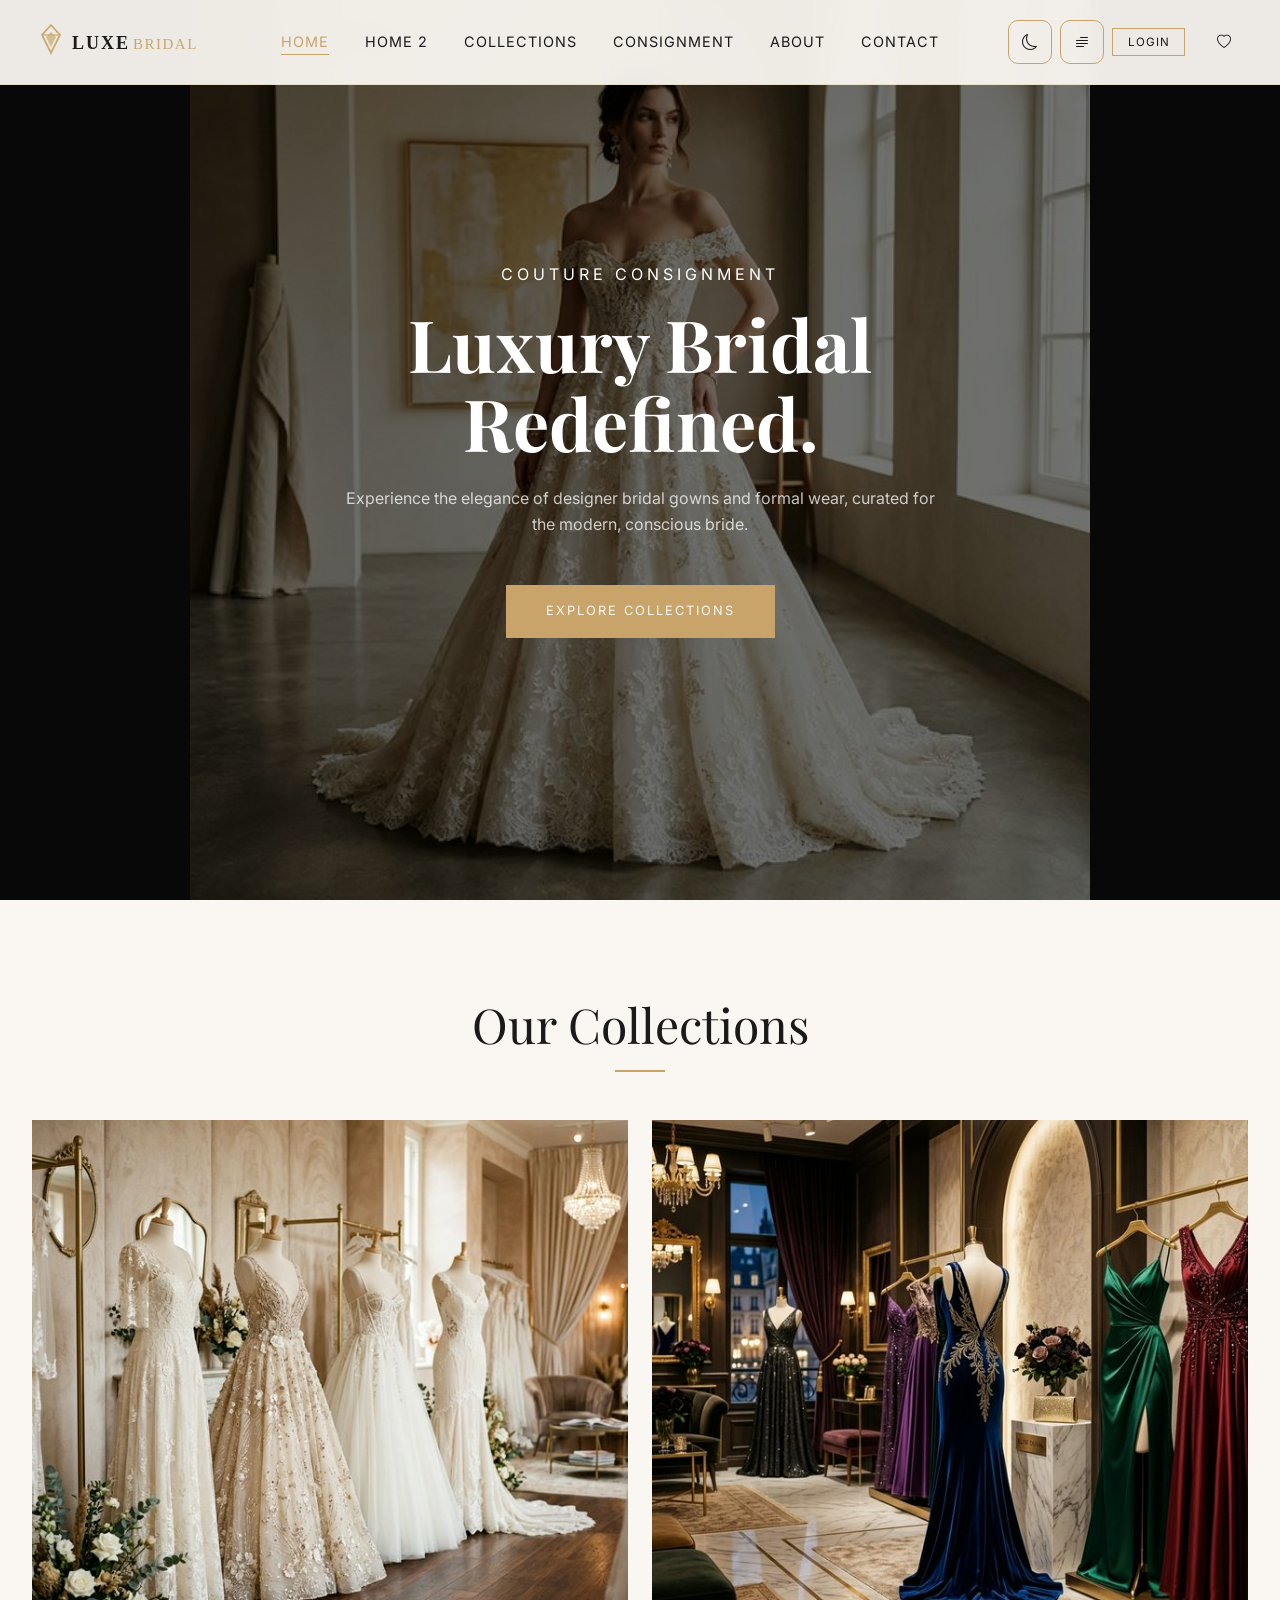
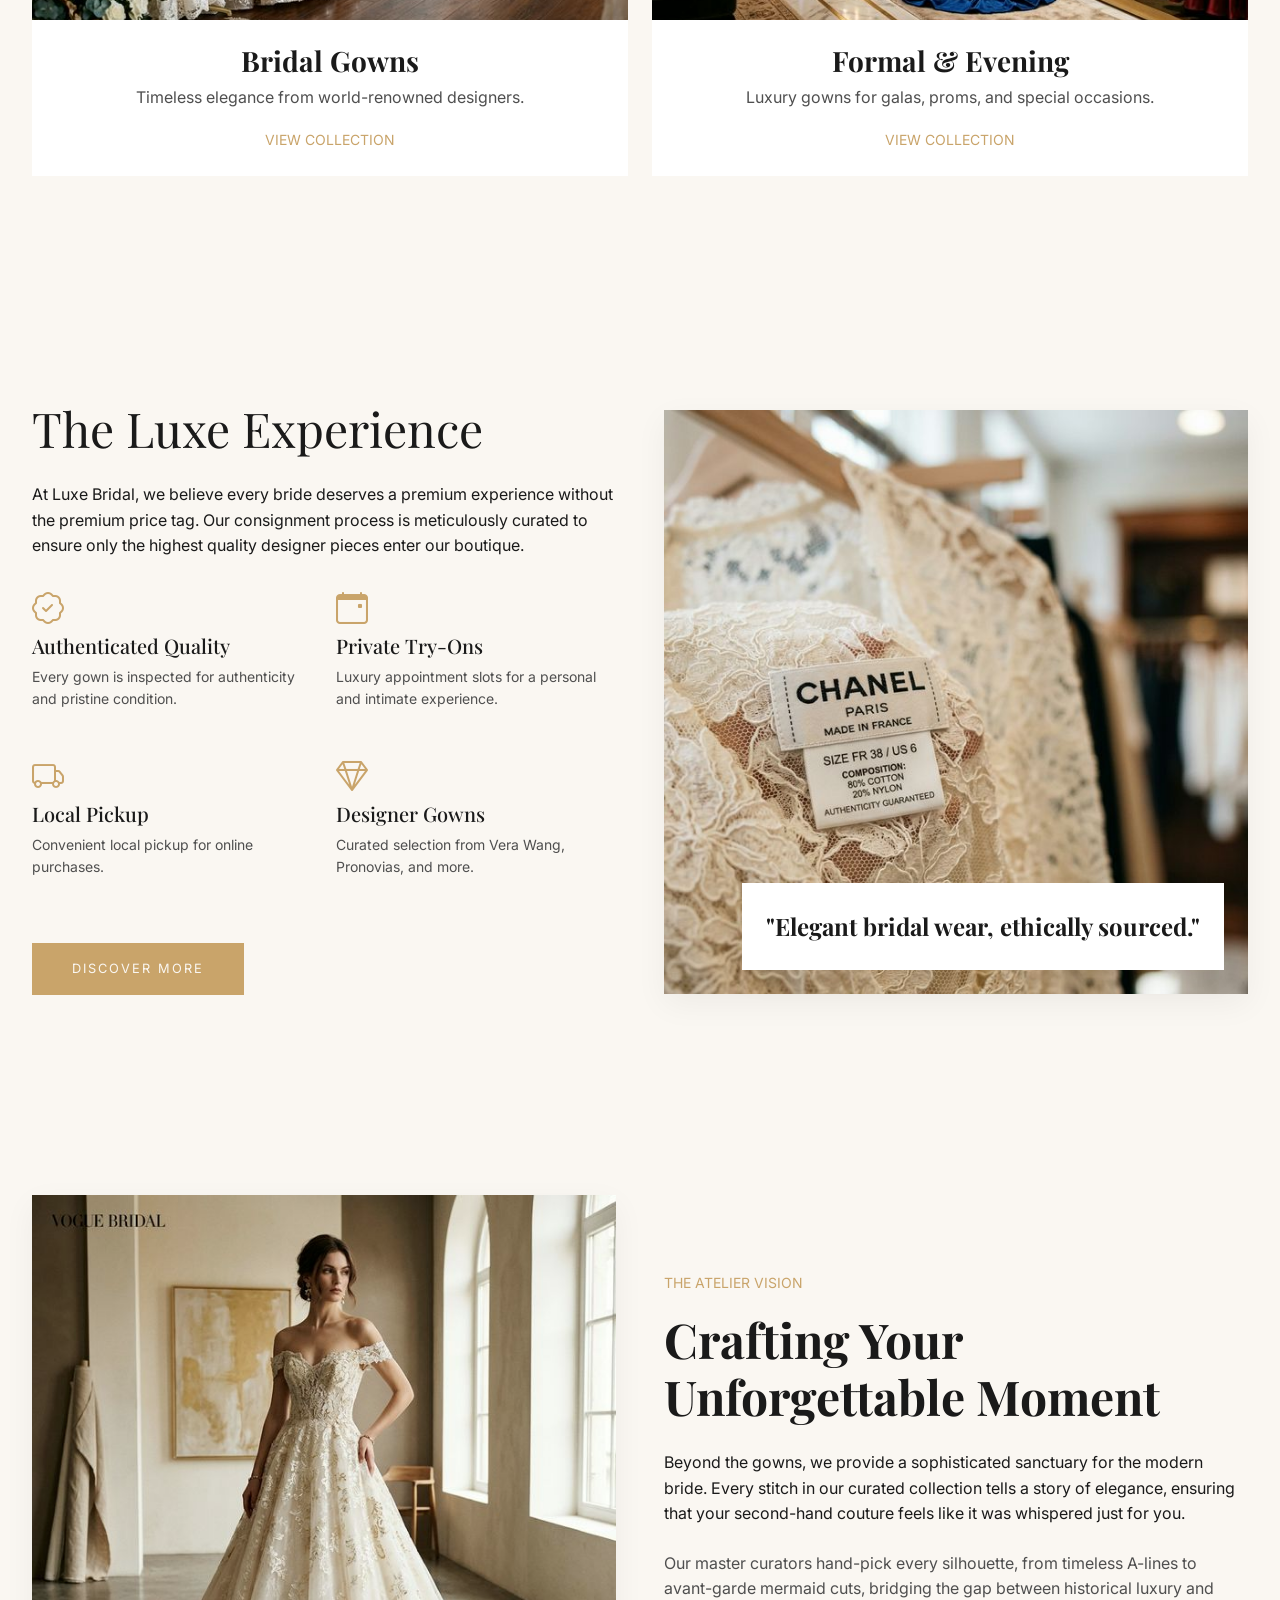
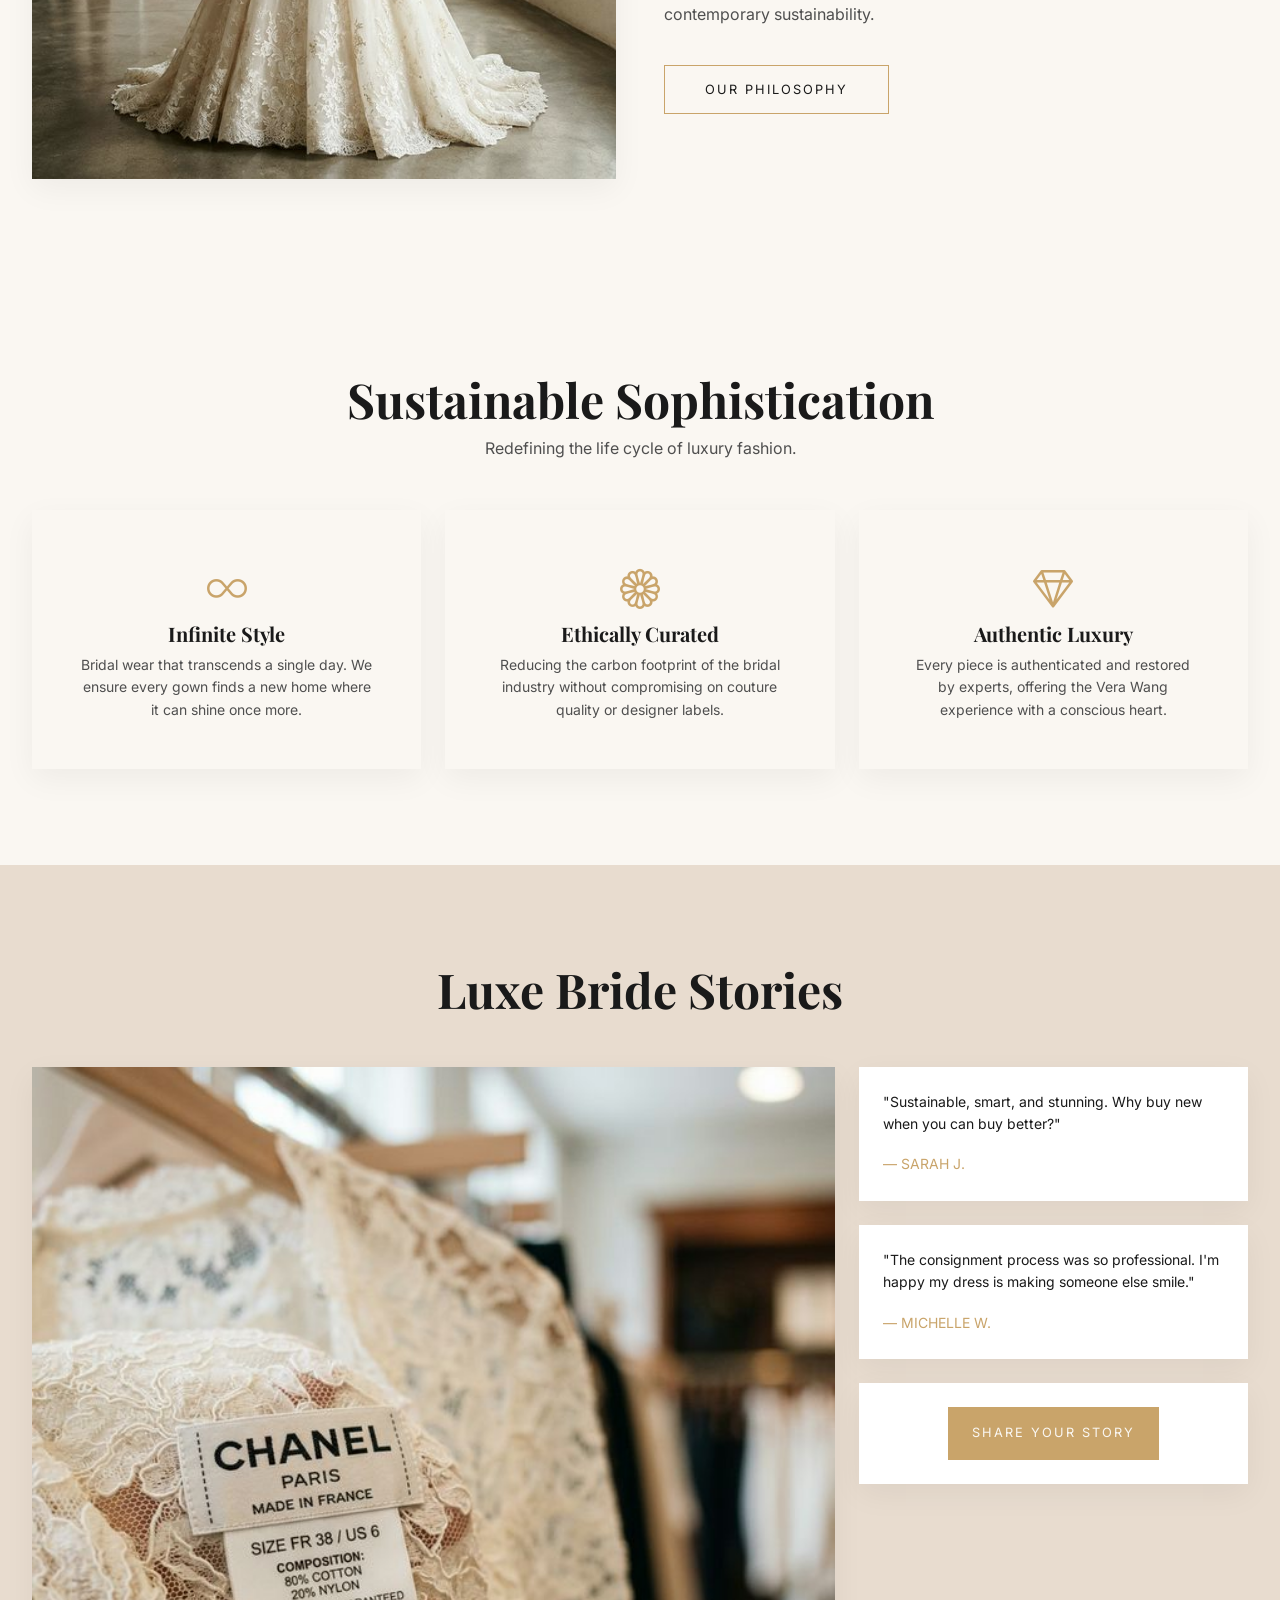
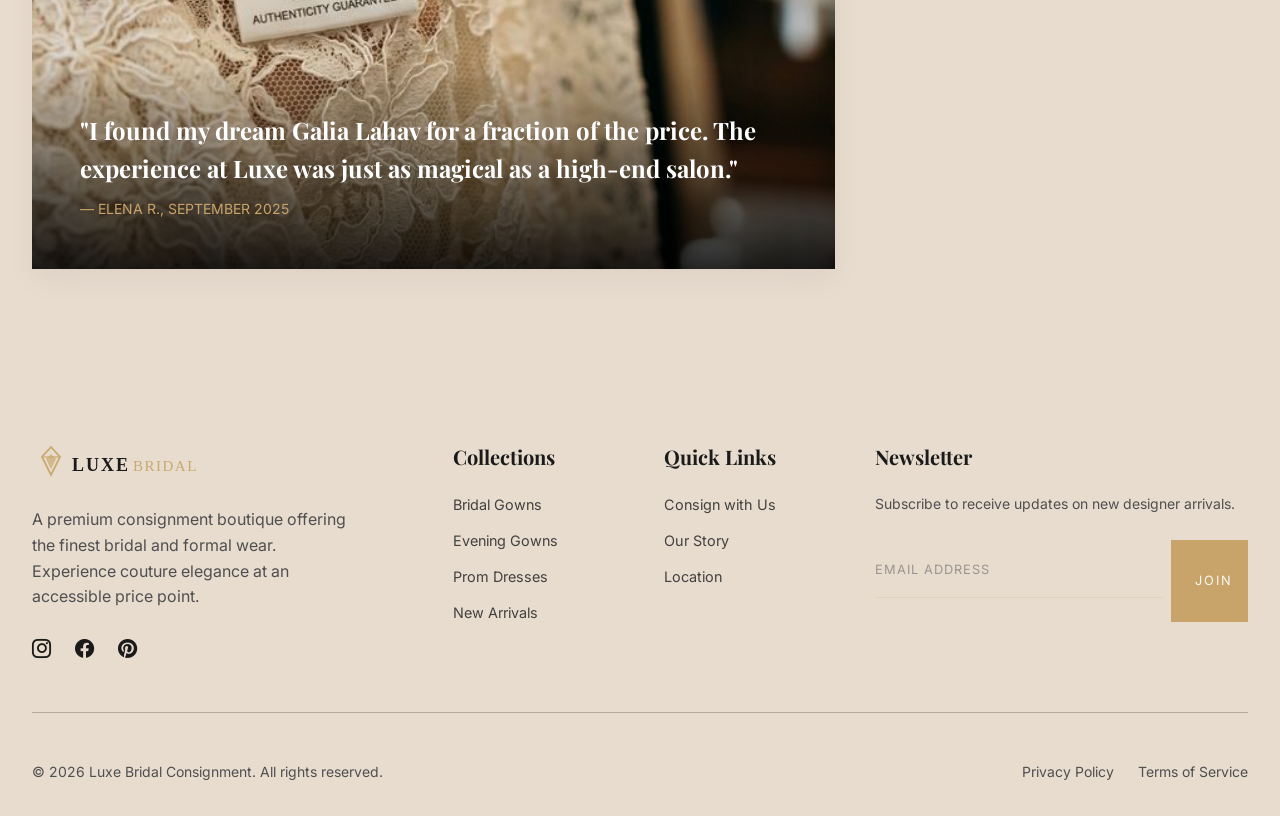
==== commit e428a9f3: "Update logo to premium SVG format and add brand favicon across all pages" ====
--- a/index.html
+++ b/index.html
@@ -1,11 +1,11 @@
-<!DOCTYPE html>
+﻿<!DOCTYPE html>
 <html lang="en">
 
 <head>
     <meta charset="UTF-8">
     <meta name="viewport" content="width=device-width, initial-scale=1.0">
     <title>LUXE BRIDAL | Premium Bridal & Formal Consignment</title>
-    <link rel="icon" type="image/png" href="images/logo.png">
+    <link rel="icon" type="image/svg+xml" href="images/favicon.svg">
     <meta name="description"
         content="Discover luxury bridal and formal wear at Luxe Bridal. Premium designer consignment gowns for the modern bride.">
 
@@ -23,8 +23,7 @@
     <nav class="navbar-luxury">
         <div class="container-custom d-flex justify-content-between align-items-center">
             <a href="index.html" class="brand-logo">
-                <img src="images/logo.png" alt="Luxe Bridal Logo" class="logo-img me-2">
-                Luxe Bridal
+                <svg xmlns="http://www.w3.org/2000/svg" height="38" viewBox="0 0 180 38" fill="none" aria-label="Luxe Bridal Logo" style="display:inline-block;vertical-align:middle;"><g transform="translate(2,2)"><polygon points="17,0 26,10 17,28 8,10" fill="none" stroke="#C9A96E" stroke-width="1.8"/><polygon points="17,7 22,12 17,22 12,12" fill="#C9A96E" opacity="0.7"/><line x1="8" y1="10" x2="26" y2="10" stroke="#C9A96E" stroke-width="1.2"/></g><text x="40" y="26" font-family="Georgia,serif" font-size="18" font-weight="700" letter-spacing="2" fill="currentColor">LUXE</text><text x="101" y="26" font-family="Georgia,serif" font-size="15" font-weight="400" letter-spacing="1.5" fill="#C9A96E">BRIDAL</text></svg>
             </a>
 
             <div class="nav-links-desktop d-none d-lg-block">
@@ -43,7 +42,7 @@
                 <button id="rtl-toggle" class="btn border-0 p-2 me-2" aria-label="Toggle RTL">
                     <i class="bi bi-text-paragraph"></i>
                 </button>
-                <a href="login.html" class="nav-link-custom d-none d-md-block me-3"><i class="bi bi-person"></i></a>
+                <a href="login.html" class="nav-login-btn d-none d-xl-inline-flex me-3">Login</a>
                 <a href="#" class="nav-link-custom me-3"><i class="bi bi-heart"></i></a>
                 <button id="hamburger-menu" class="btn border-0 p-0 d-lg-none" aria-label="Open Menu">
                     <i class="bi bi-list fs-3"></i>
@@ -64,7 +63,7 @@
             <a href="about.html" class="fs-4 luxury-heading">Our Story</a>
             <a href="contact.html" class="fs-4 luxury-heading">Contact</a>
             <hr class="my-3 opacity-25">
-            <a href="login.html" class="fs-5">Login</a>
+            <a href="login.html" class="nav-login-btn mt-2 align-self-start">Login</a>
         </nav>
     </div>
 
@@ -272,9 +271,8 @@
             <div class="row g-5">
                 <div class="col-lg-4">
                     <a href="index.html" class="brand-logo mb-4">
-                        <img src="images/logo.png" alt="Luxe Bridal Logo" class="logo-img me-2">
-                        Luxe Bridal
-                    </a>
+                <svg xmlns="http://www.w3.org/2000/svg" height="38" viewBox="0 0 180 38" fill="none" aria-label="Luxe Bridal Logo" style="display:inline-block;vertical-align:middle;"><g transform="translate(2,2)"><polygon points="17,0 26,10 17,28 8,10" fill="none" stroke="#C9A96E" stroke-width="1.8"/><polygon points="17,7 22,12 17,22 12,12" fill="#C9A96E" opacity="0.7"/><line x1="8" y1="10" x2="26" y2="10" stroke="#C9A96E" stroke-width="1.2"/></g><text x="40" y="26" font-family="Georgia,serif" font-size="18" font-weight="700" letter-spacing="2" fill="currentColor">LUXE</text><text x="101" y="26" font-family="Georgia,serif" font-size="15" font-weight="400" letter-spacing="1.5" fill="#C9A96E">BRIDAL</text></svg>
+            </a>
                     <p class="text-muted pe-lg-5">A premium consignment boutique offering the finest bridal and formal
                         wear. Experience couture elegance at an accessible price point.</p>
                     <div class="d-flex mt-4">
@@ -322,3 +320,4 @@
 </body>
 
 </html>
+
--- a/css/style.css
+++ b/css/style.css
@@ -163,6 +163,53 @@
 
 .nav-link-custom.active::after {
     width: 100%;
+}
+
+/* Header login button */
+.nav-login-btn {
+    display: inline-flex;
+    align-items: center;
+    justify-content: center;
+    border: 1px solid var(--accent-gold);
+    color: var(--text-main);
+    padding: 0.4rem 0.9rem;
+    text-transform: uppercase;
+    letter-spacing: 1px;
+    font-size: 0.72rem;
+    line-height: 1.1;
+    transition: var(--transition-smooth);
+}
+
+.nav-login-btn:hover {
+    background: var(--accent-gold);
+    color: var(--btn-text);
+}
+
+/* Ensure navbar utility toggles remain visible in both themes */
+.navbar-luxury #theme-toggle,
+.navbar-luxury #rtl-toggle {
+    width: 44px;
+    height: 44px;
+    padding: 0 !important;
+    display: inline-flex;
+    align-items: center;
+    justify-content: center;
+    border: 1px solid var(--accent-gold) !important;
+    border-radius: 10px;
+    background: transparent;
+    color: var(--text-main);
+}
+
+.navbar-luxury #theme-toggle:hover,
+.navbar-luxury #rtl-toggle:hover {
+    background: var(--accent-gold);
+    color: var(--btn-text);
+}
+
+.navbar-luxury #theme-toggle:focus,
+.navbar-luxury #rtl-toggle:focus {
+    box-shadow: none;
+    color: var(--accent-gold);
 }
 
 /* Sidebar Menu */
@@ -594,12 +641,44 @@
 
     .navbar-luxury .brand-logo {
         white-space: nowrap;
-        font-size: 1.2rem;
+        font-size: 1rem;
         letter-spacing: 1px;
     }
 
     .navbar-luxury .logo-img {
-        height: 34px;
+        height: 30px;
+    }
+
+    .navbar-luxury .header-actions {
+        display: flex;
+        align-items: center;
+        gap: 0.35rem;
+        flex-shrink: 0;
+    }
+
+    .navbar-luxury .header-actions > * {
+        margin-right: 0 !important;
+    }
+
+    .navbar-luxury #theme-toggle,
+    .navbar-luxury #rtl-toggle,
+    .navbar-luxury #hamburger-menu {
+        width: 38px;
+        height: 38px;
+    }
+
+    .navbar-luxury #hamburger-menu {
+        display: inline-flex !important;
+        align-items: center;
+        justify-content: center;
+        border: 1px solid var(--accent-gold) !important;
+        border-radius: 10px;
+        color: var(--text-main);
+        background: transparent;
+    }
+
+    .navbar-luxury .header-actions > a.nav-link-custom.me-3 {
+        display: none;
     }
 
     footer .col-md-4.col-lg-4>.d-flex {
@@ -708,6 +787,25 @@
     margin-bottom: 1.5rem;
 }
 
+/* Auth pages: use boxed fields (login + signup) */
+.auth-container .form-control-luxury {
+    border: 1px solid rgba(201, 164, 106, 0.55);
+    border-radius: 4px;
+    padding: 0.95rem 1rem;
+    margin-bottom: 0;
+    box-shadow: none;
+}
+
+.auth-container .position-relative .form-control-luxury {
+    padding-right: 2.6rem !important;
+}
+
+.auth-container .form-control-luxury:focus {
+    border-color: var(--accent-gold);
+    box-shadow: 0 0 0 2px rgba(201, 164, 106, 0.2);
+    border-bottom-color: var(--accent-gold);
+}
+
 .form-control-luxury:focus {
     box-shadow: none;
     border-bottom-color: var(--accent-gold);
@@ -715,7 +813,14 @@
 }
 
 [data-theme="dark"] .auth-container .form-control-luxury {
-    border-bottom-color: rgba(212, 175, 114, 0.45);
+    border-color: rgba(212, 175, 114, 0.7);
+    box-shadow: none;
+}
+
+[data-theme="dark"] .auth-container .form-control-luxury:focus {
+    border-color: var(--accent-gold);
+    box-shadow: 0 0 0 2px rgba(212, 175, 114, 0.3);
+    border-bottom-color: var(--accent-gold);
 }
 
 [data-theme="dark"] .auth-container .form-control-luxury::placeholder {
@@ -901,3 +1006,11 @@
     background-color: transparent;
     box-shadow: none;
 }
+
+@media (max-width: 1024px) {
+    .mobile-filter-formal,
+    .mobile-filter-accents,
+    .category-formal-option {
+        display: none !important;
+    }
+}
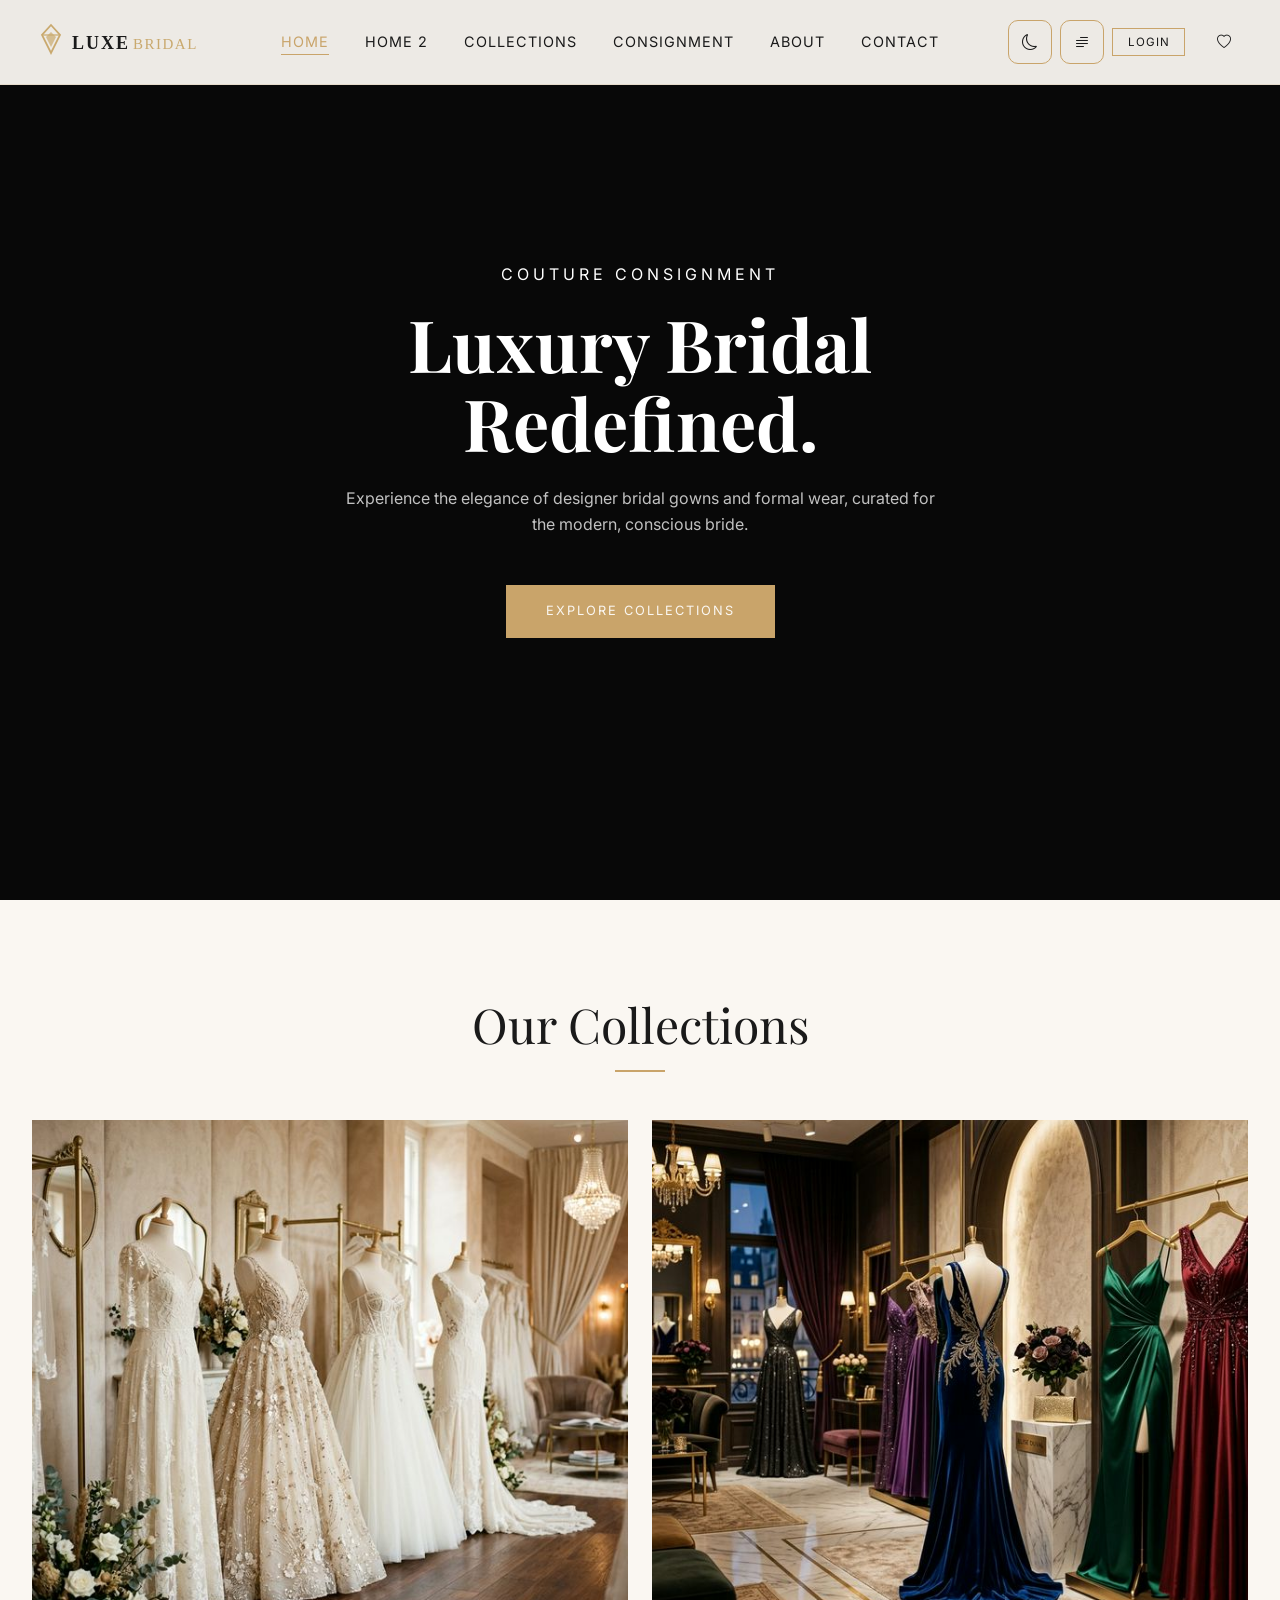
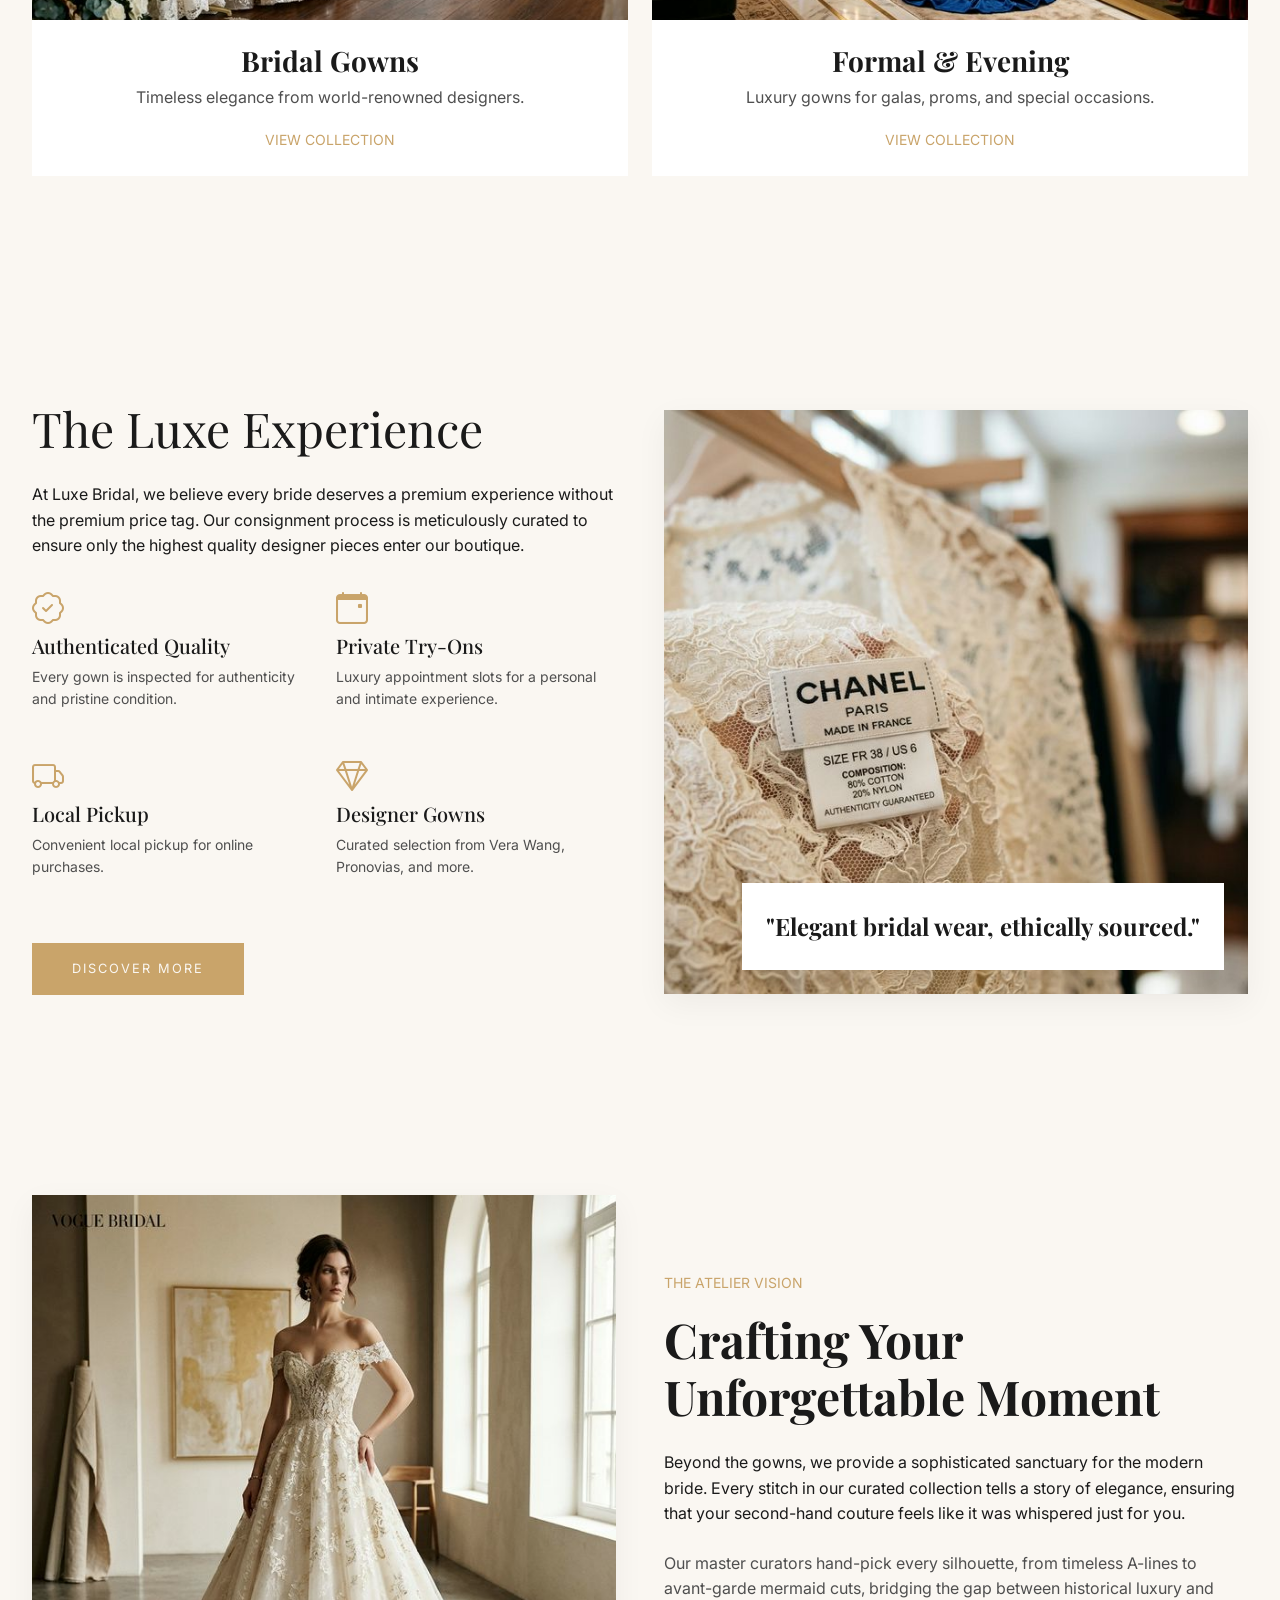
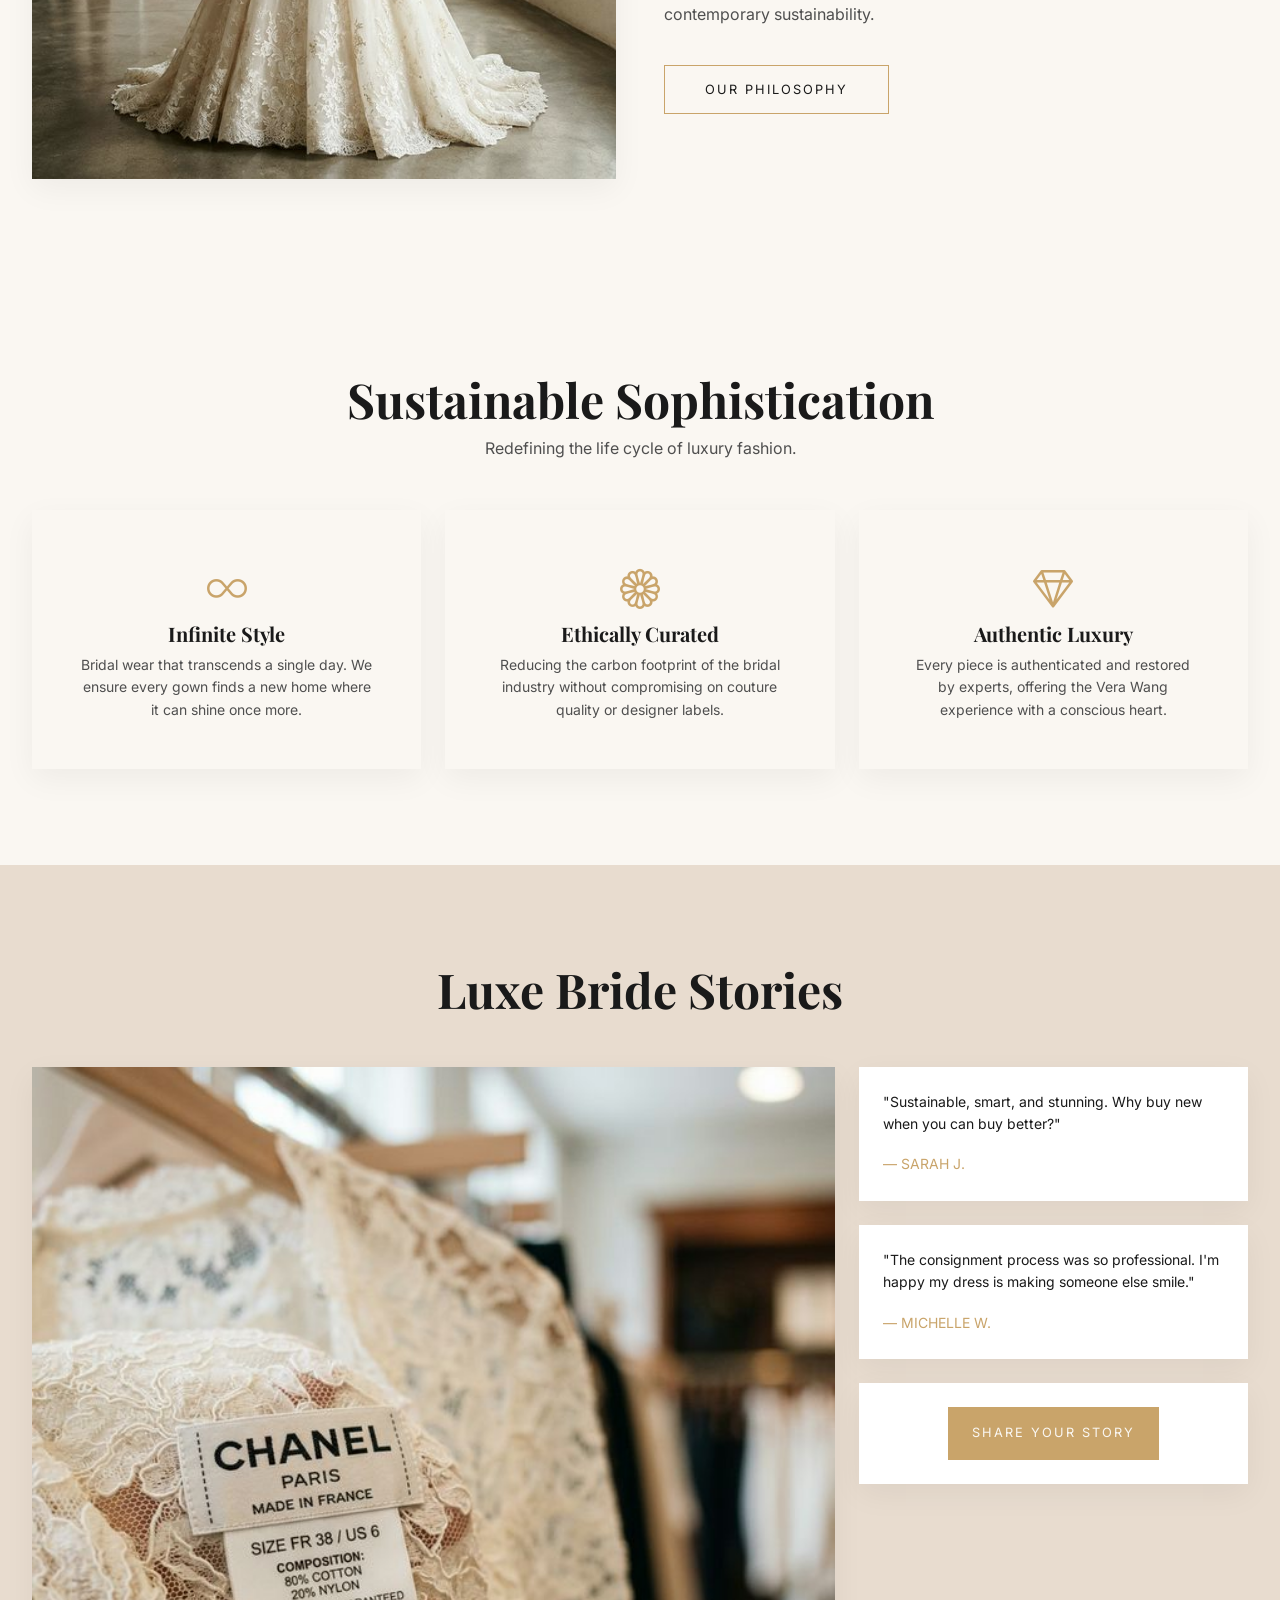
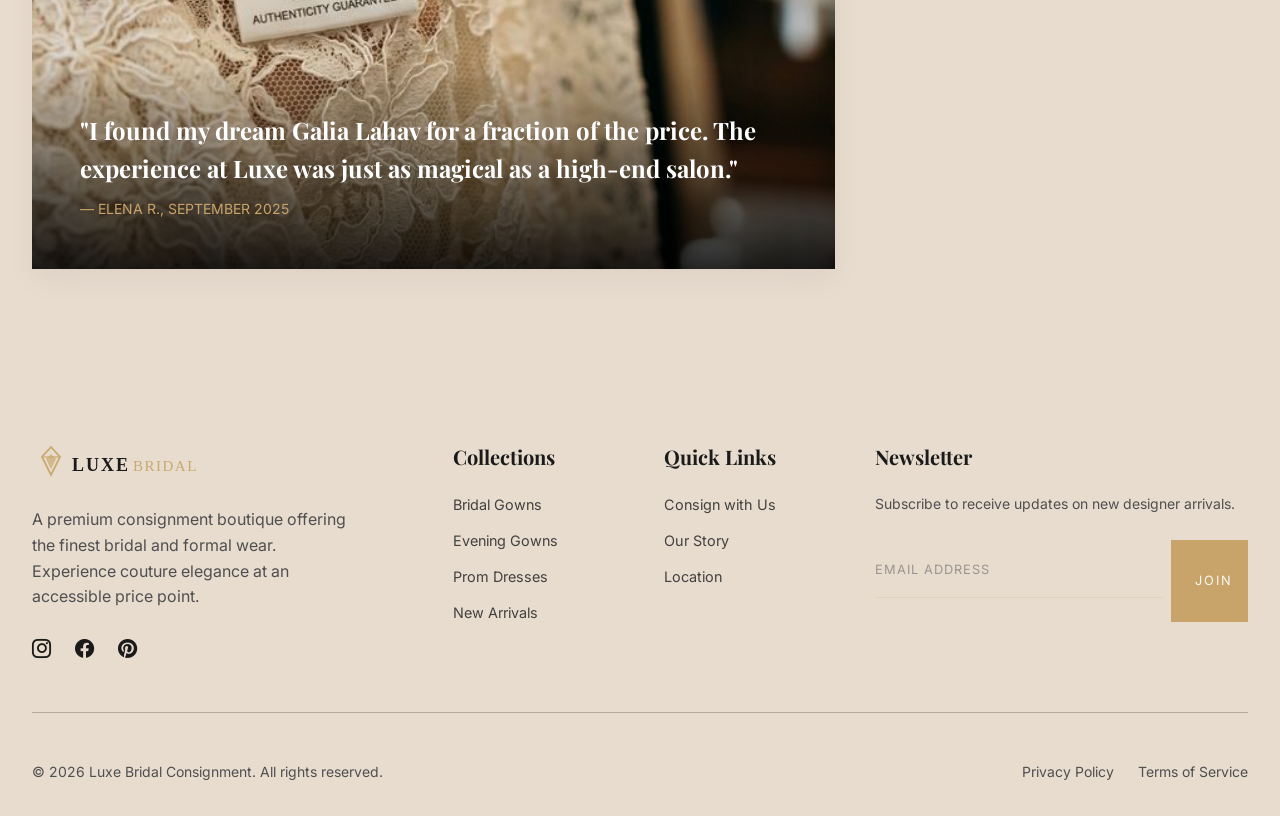
==== commit 0292cf0f: "Update hero section backgrounds and navbar visibility fixes" ====
--- a/index.html
+++ b/index.html
@@ -68,7 +68,7 @@
     </div>
 
     <!-- Hero Section -->
-    <header class="hero hero-full-image" style="background-image: url('images/hero_bridal.png');">
+    <header class="hero hero-full-image" style="background-image: url('https://www.elegantwedding.ca/wp-content/uploads/2024/06/white-babys-breath-bridal-boquet-810x589.jpg'); background-size: cover !important; background-position: center center !important; background-repeat: no-repeat !important;">
         <div class="hero-overlay"></div>
         <div class="hero-content container">
             <span class="text-white text-uppercase letter-spacing-2 mb-3 d-block" style="letter-spacing: 4px;">Couture
--- a/css/style.css
+++ b/css/style.css
@@ -123,6 +123,15 @@
     align-items: center;
 }
 
+/* Keep navbar logo fully visible during nearby button interactions */
+.navbar-luxury .brand-logo,
+.navbar-luxury .brand-logo:hover,
+.navbar-luxury .brand-logo:focus,
+.navbar-luxury .brand-logo:active,
+.navbar-luxury .brand-logo svg {
+    opacity: 1 !important;
+}
+
 .logo-img {
     height: 40px;
     width: auto;
@@ -207,6 +216,13 @@
 }
 
 .navbar-luxury #theme-toggle:focus,
+.navbar-luxury #theme-toggle:focus-visible,
+.navbar-luxury #theme-toggle:active {
+    box-shadow: none;
+    background: var(--accent-gold);
+    color: var(--btn-text);
+}
+
 .navbar-luxury #rtl-toggle:focus {
     box-shadow: none;
     color: var(--accent-gold);
